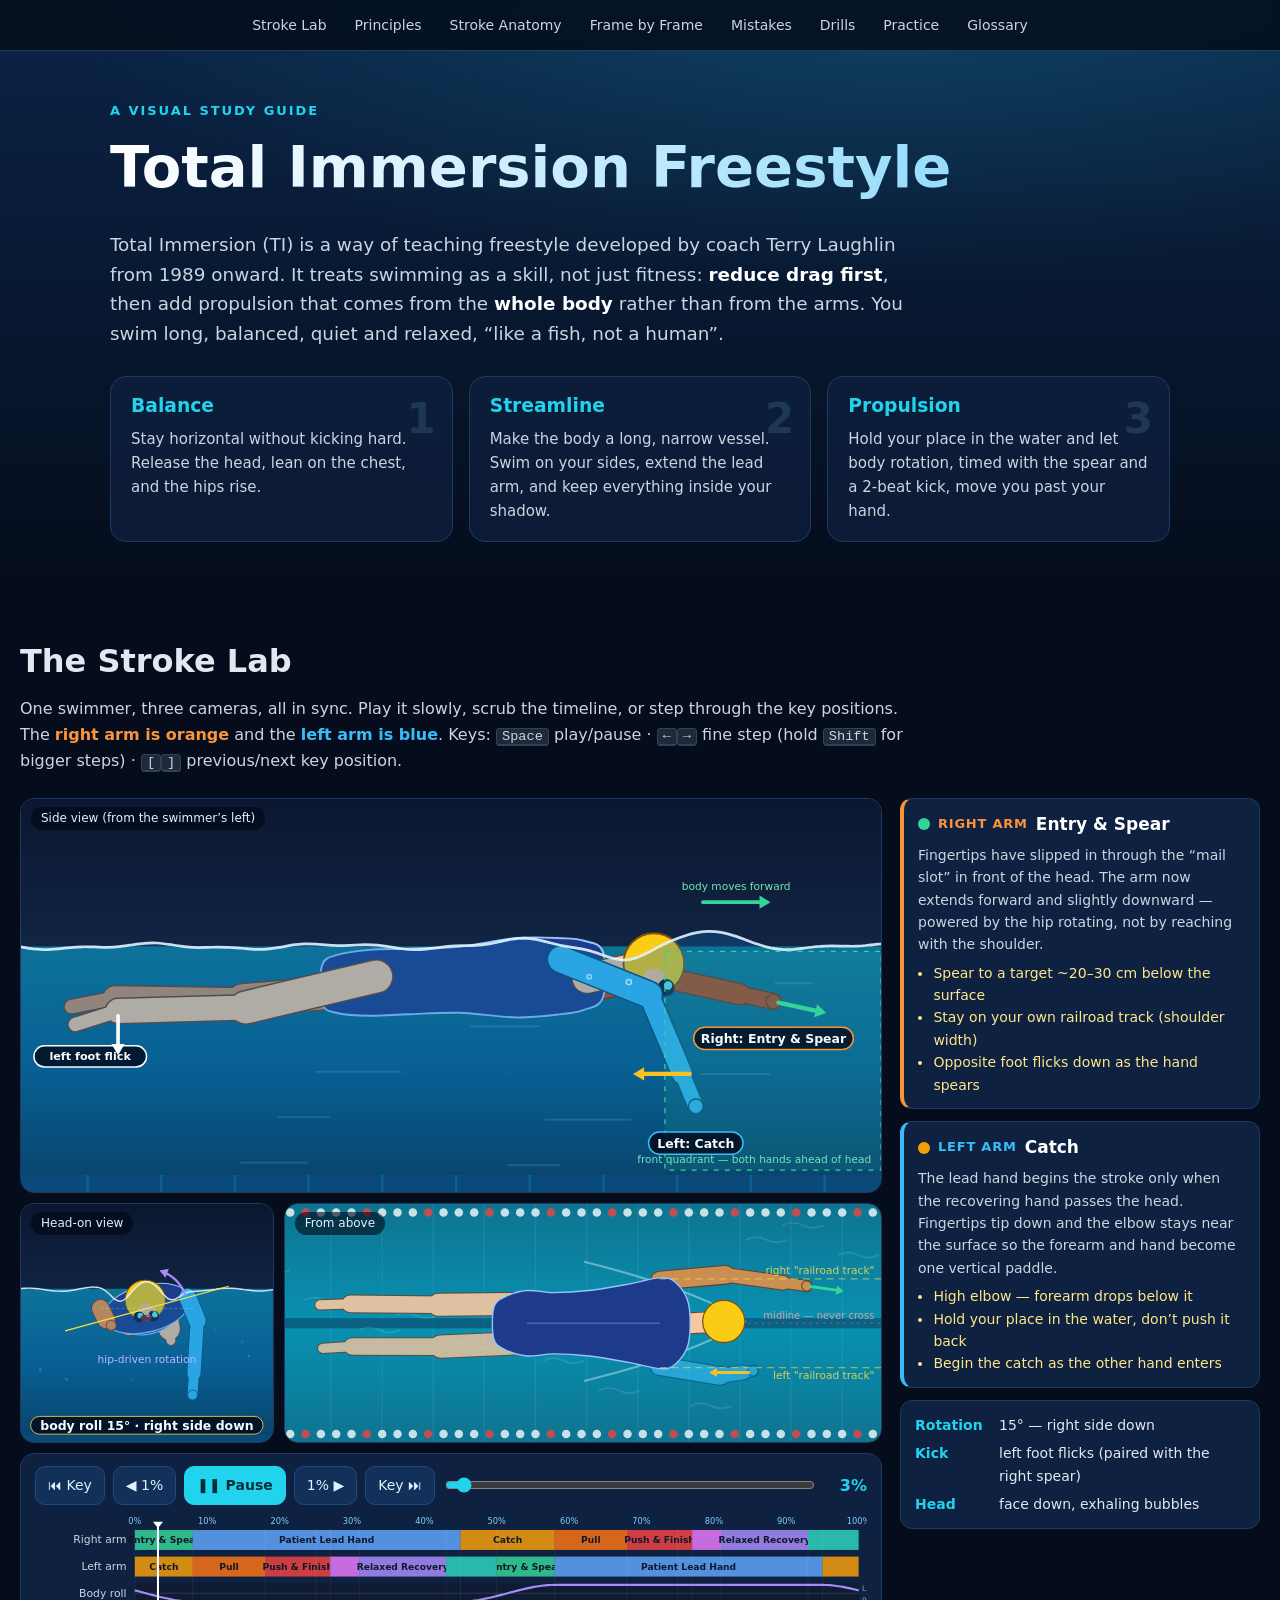
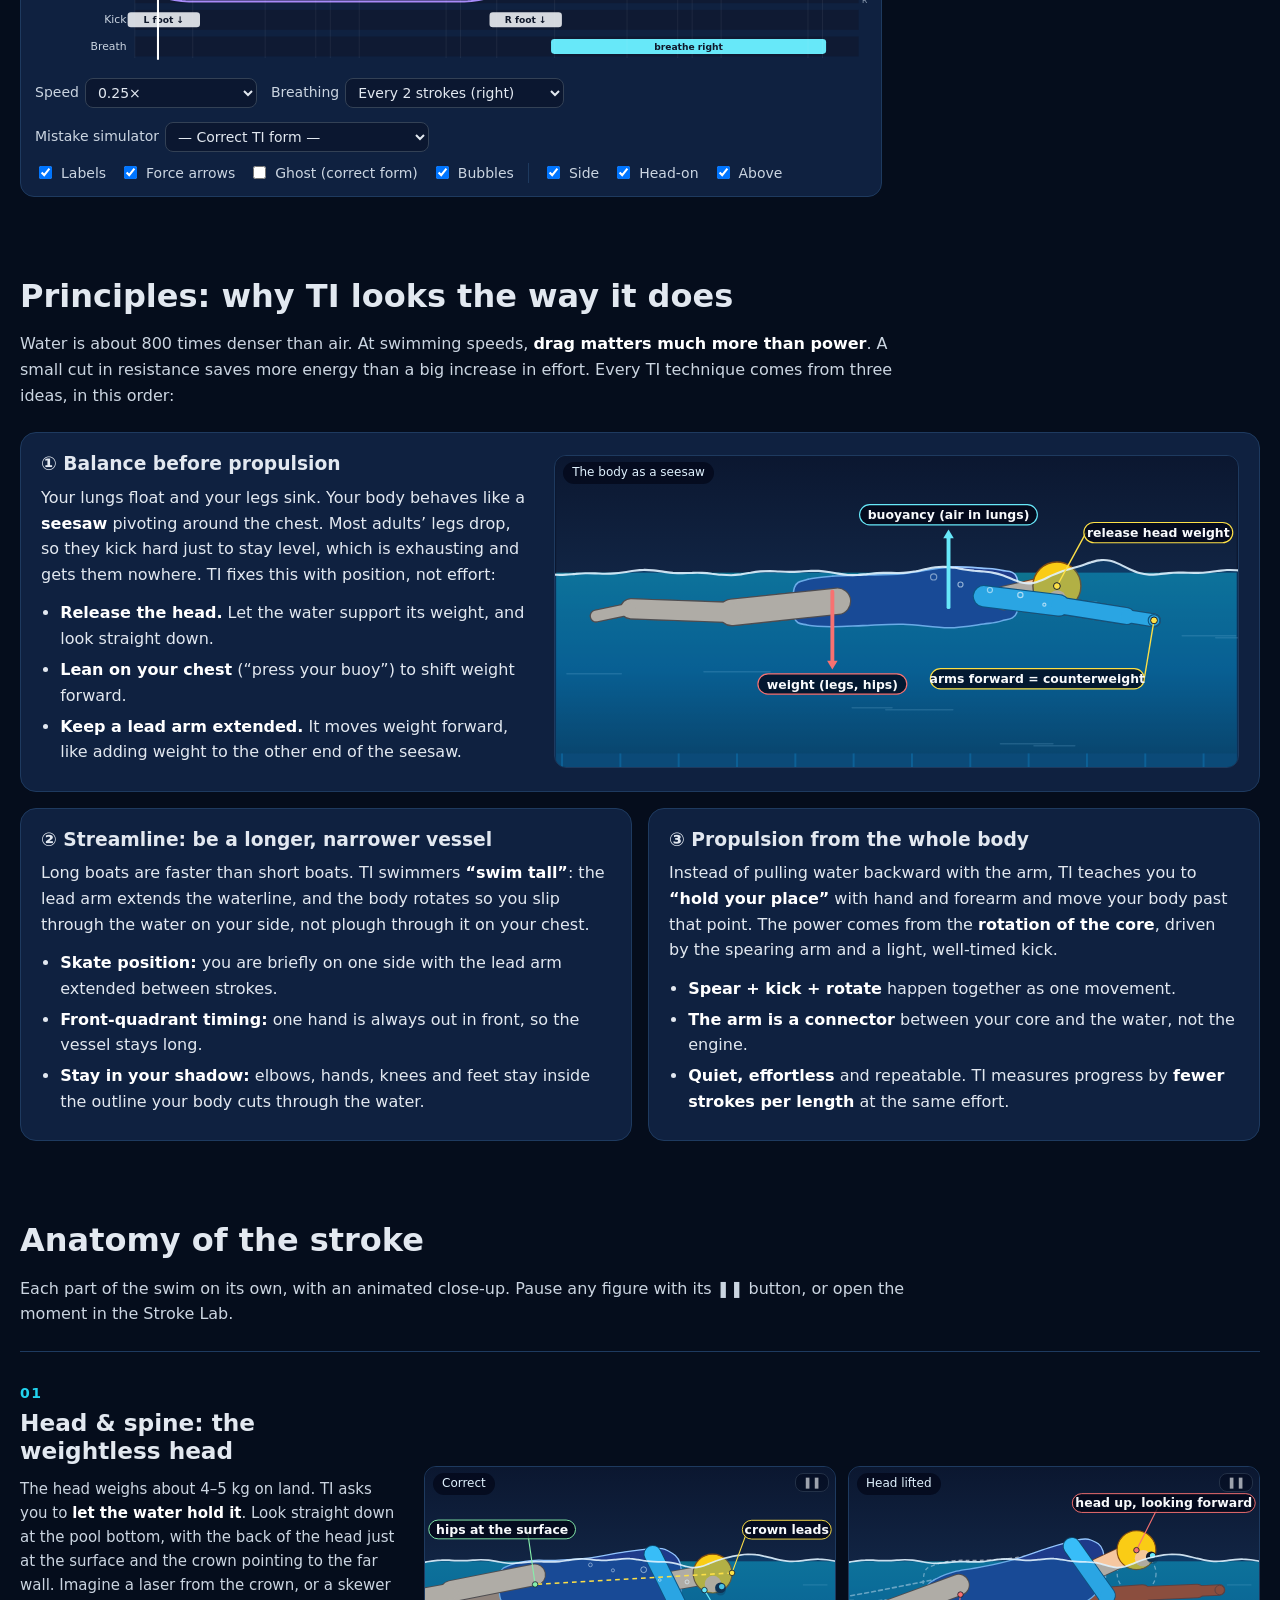
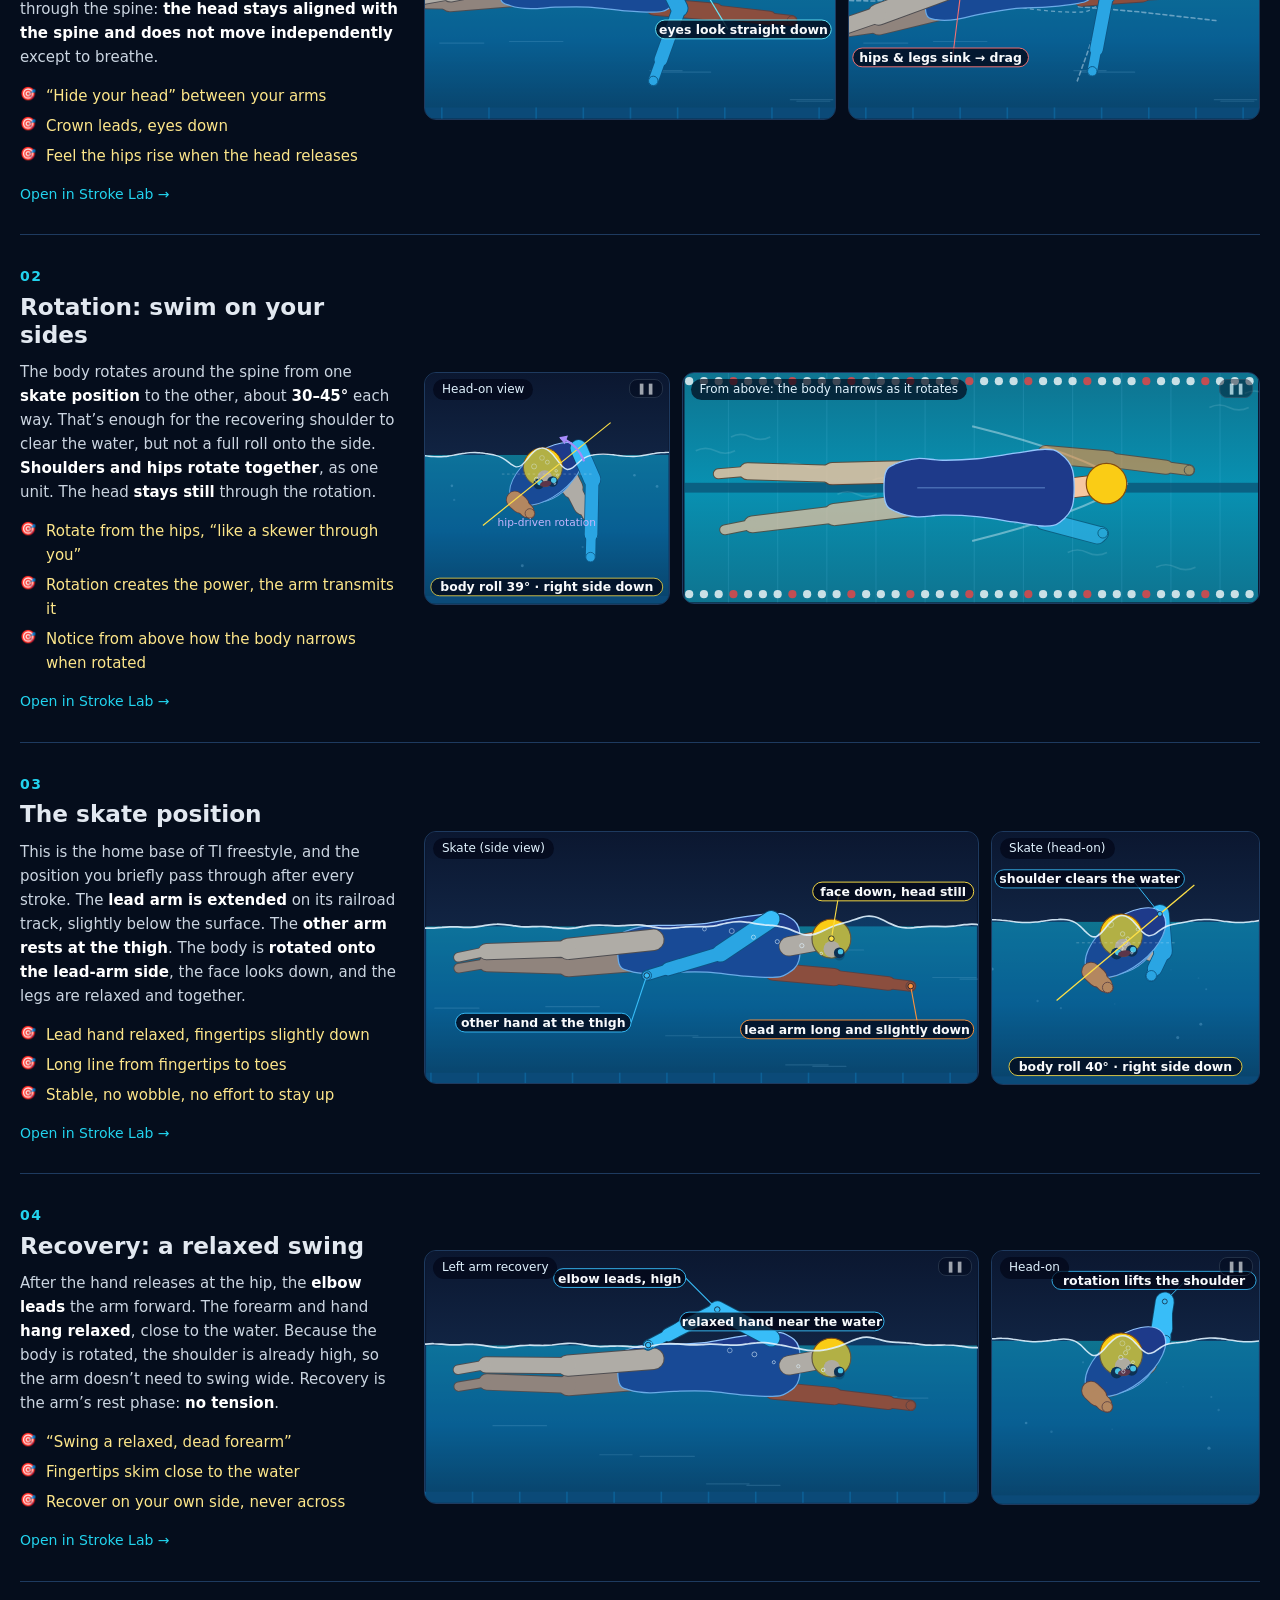
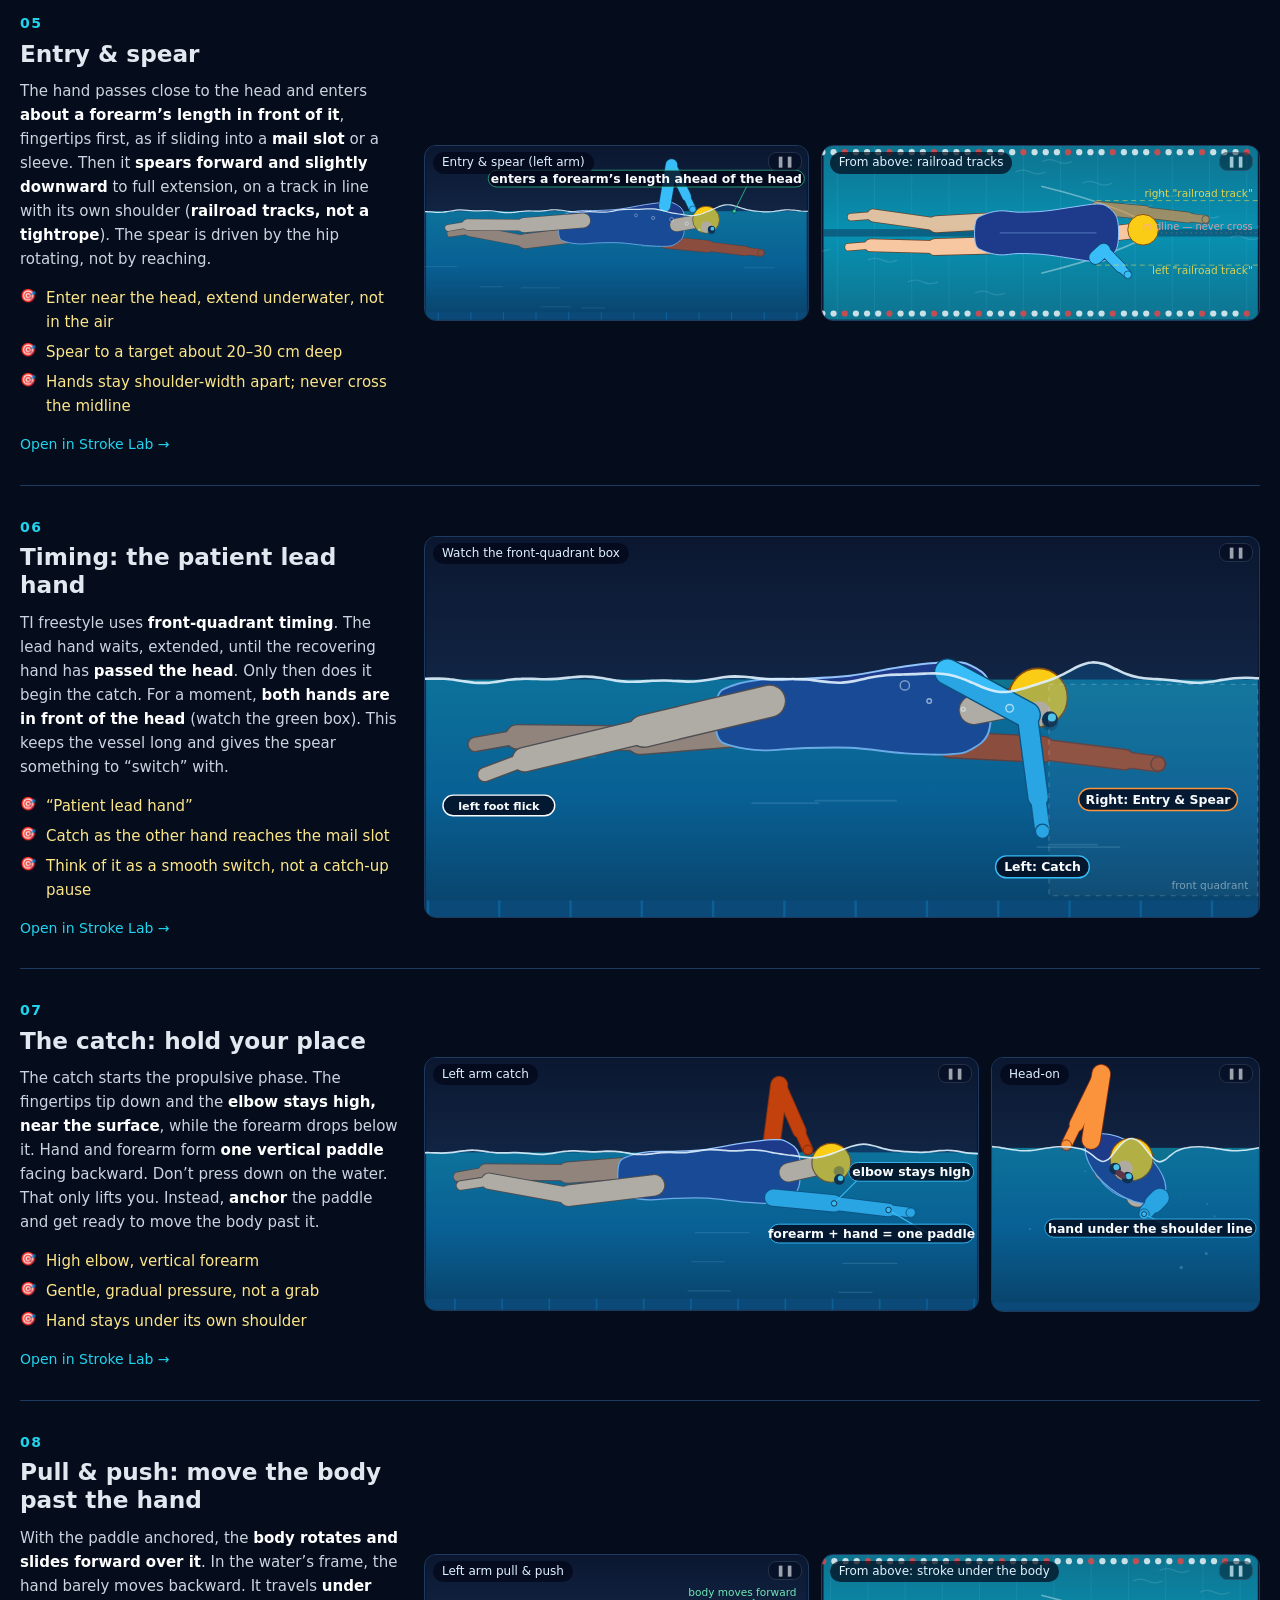
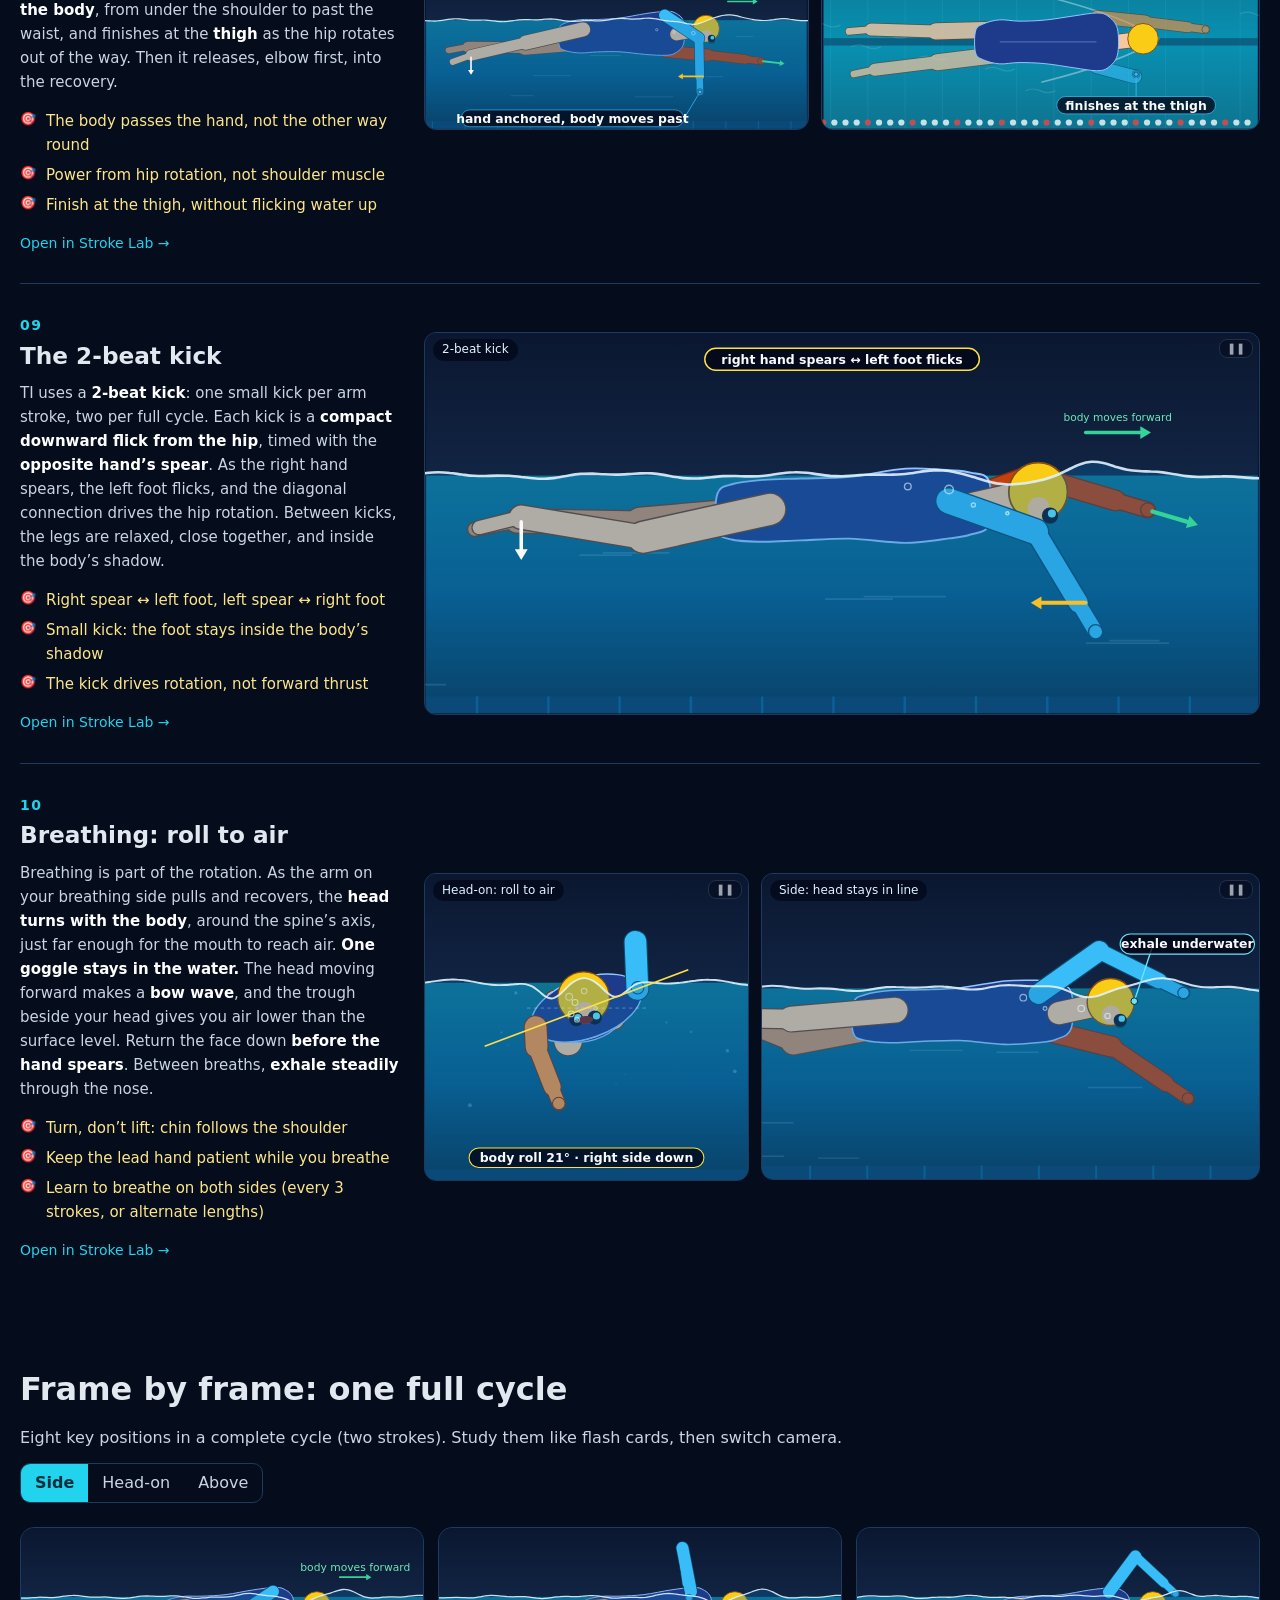
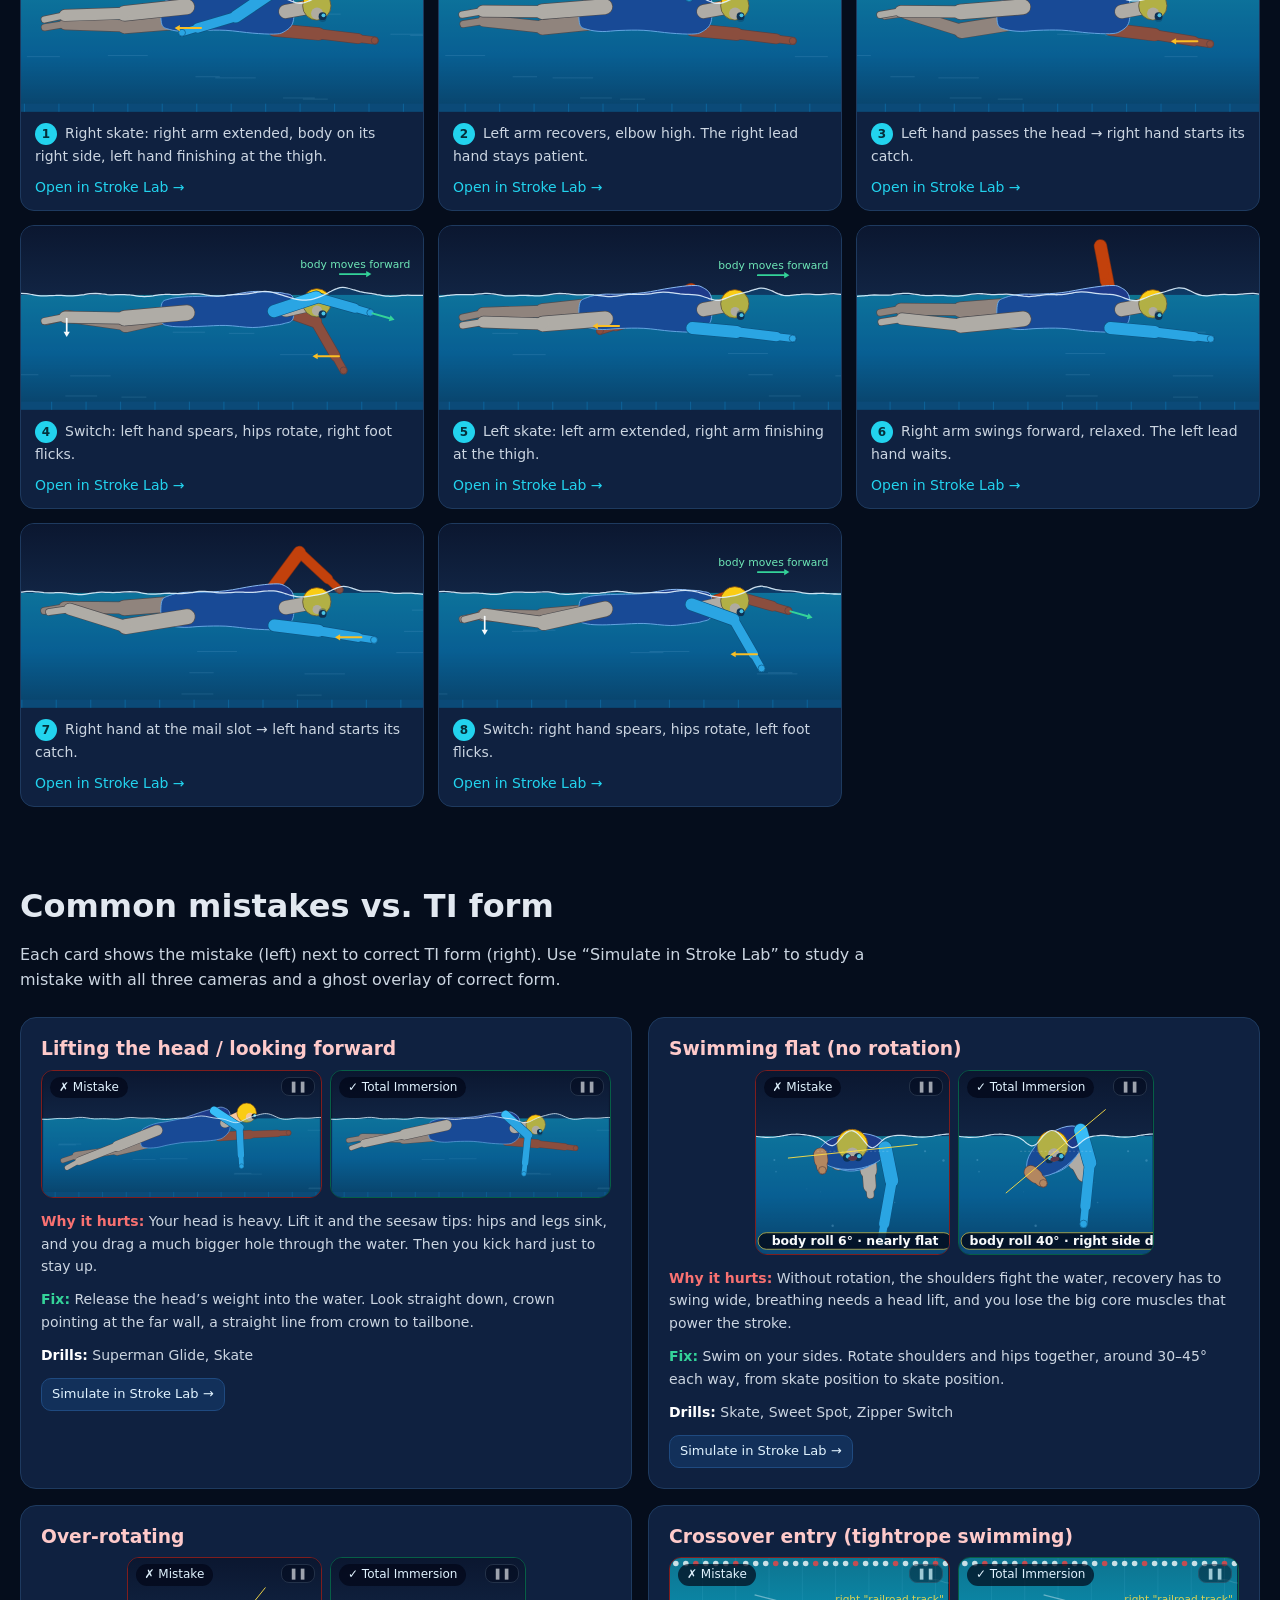
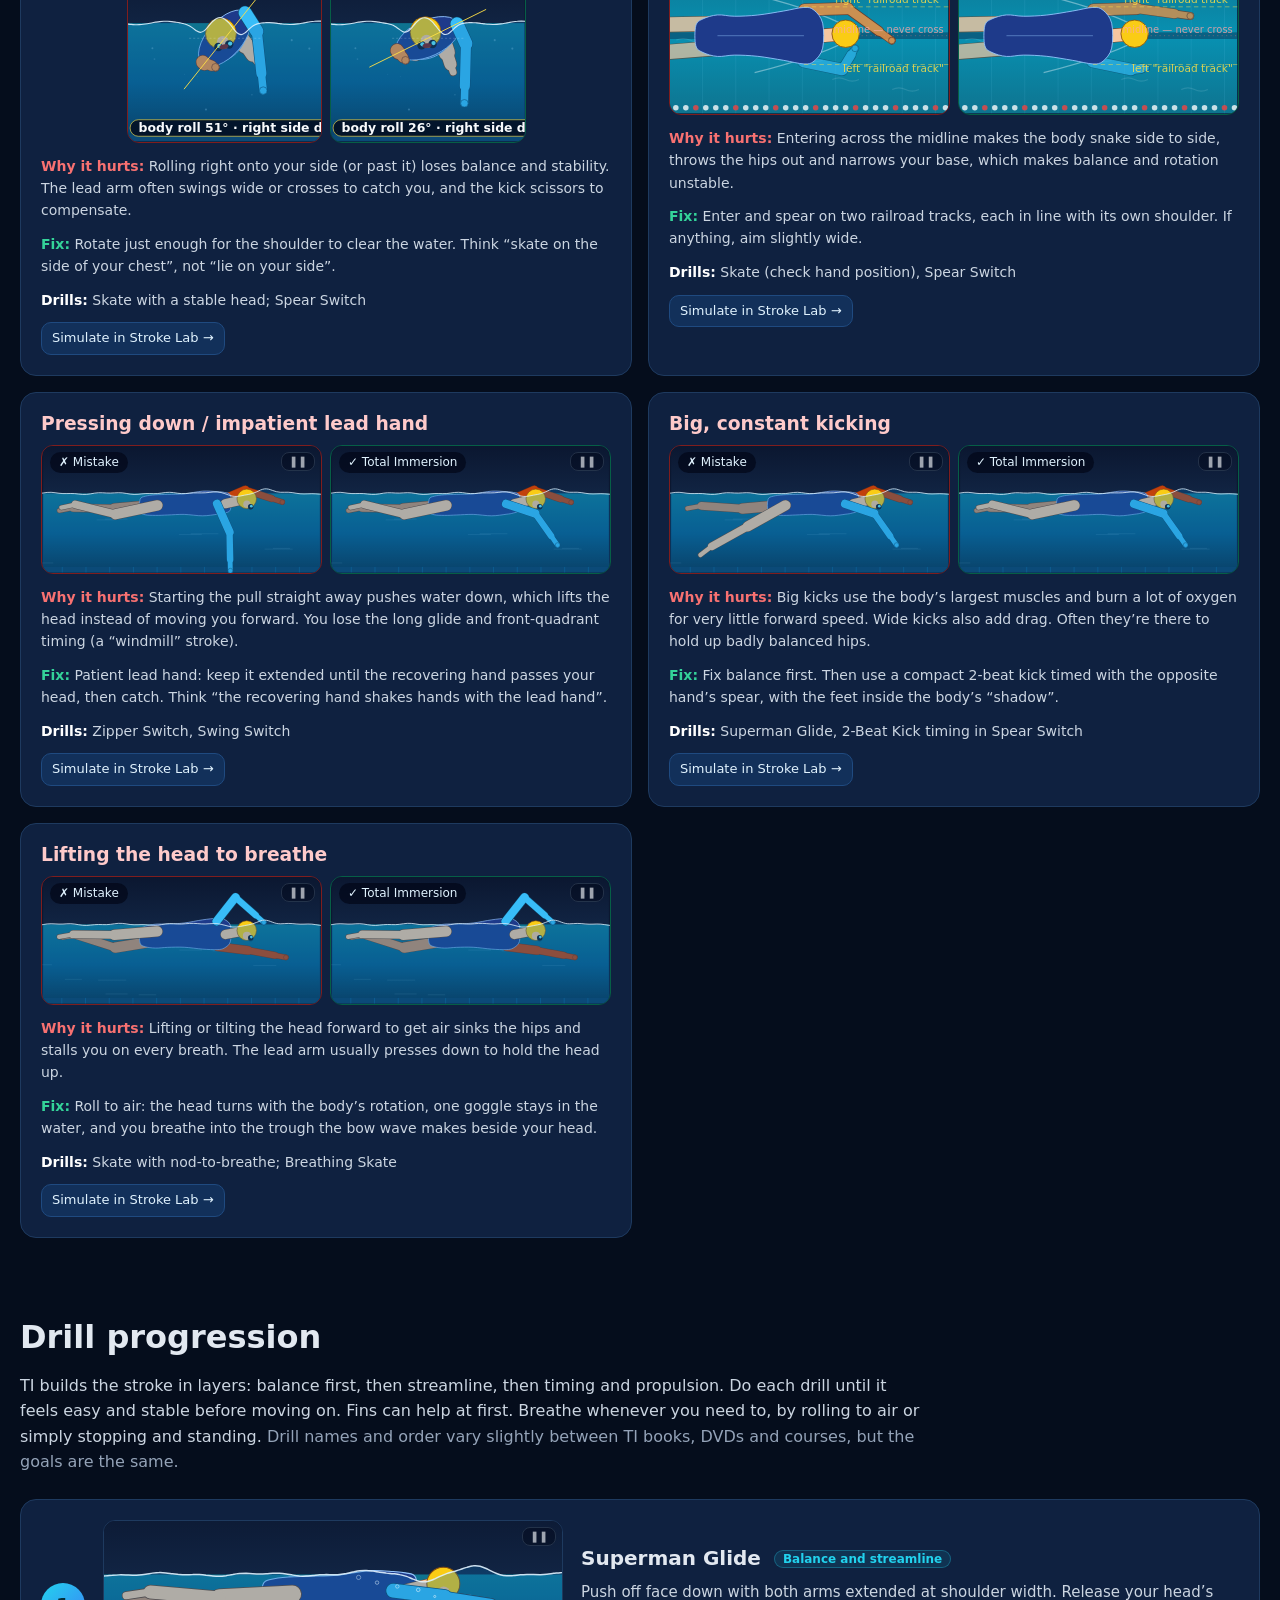
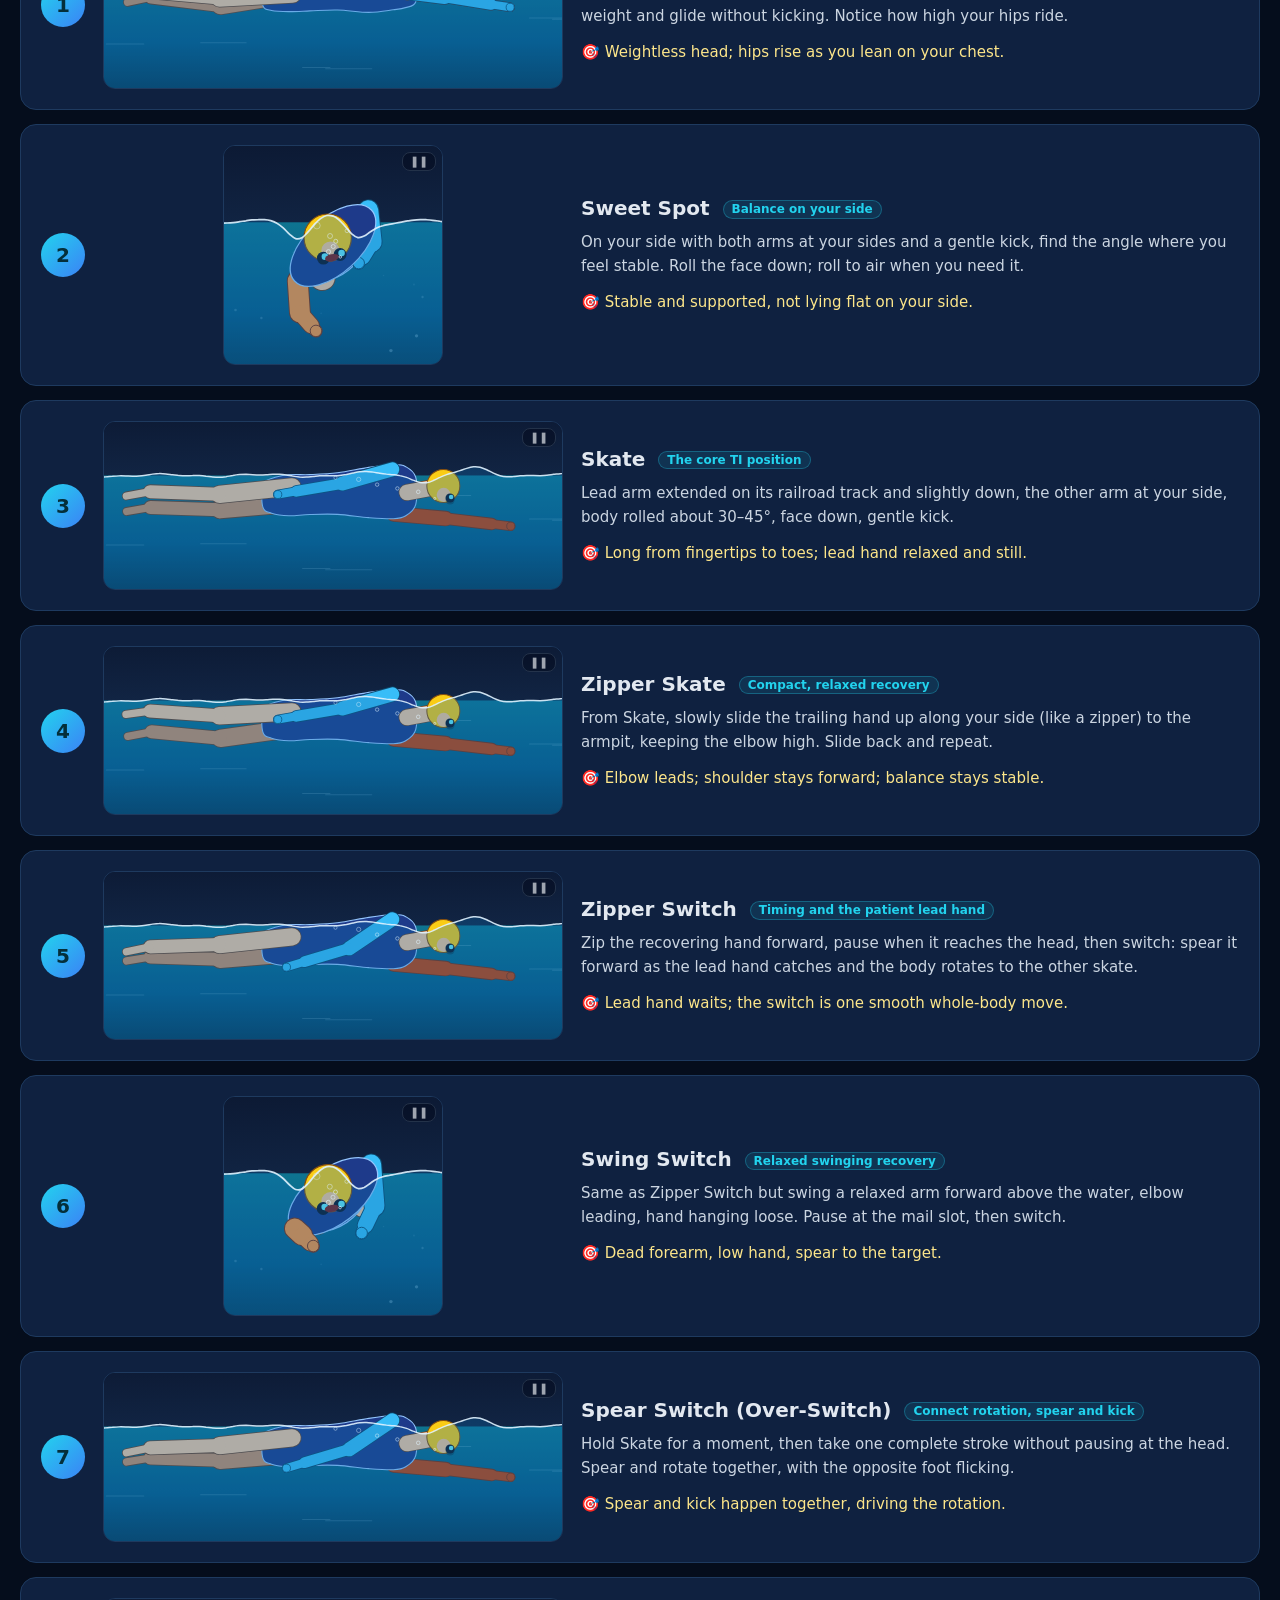
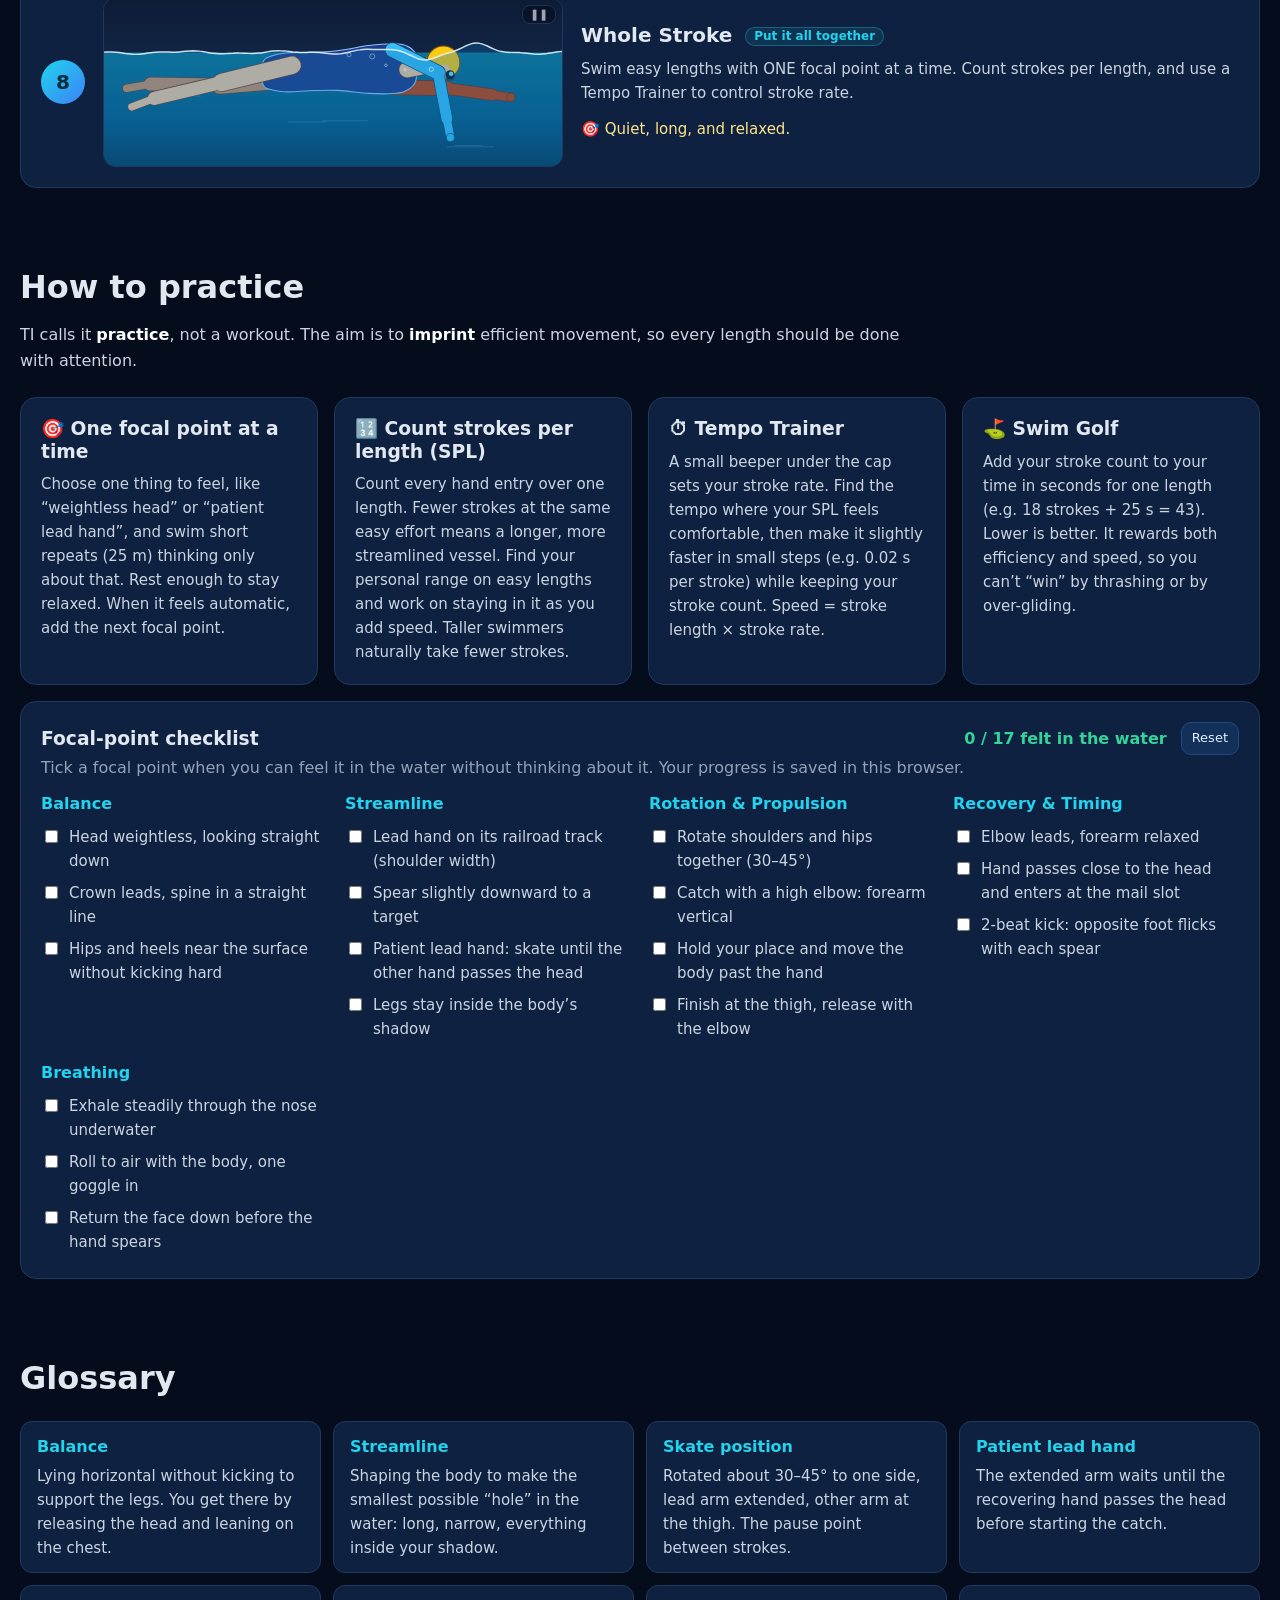
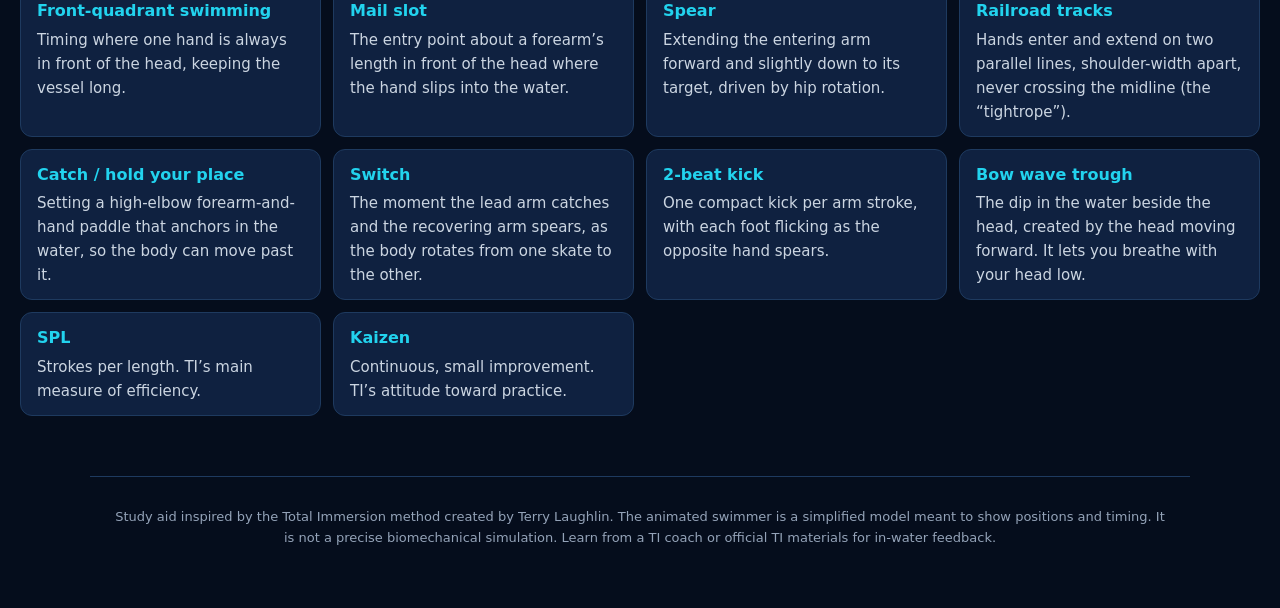
==== index.html @ 8e3fbaa7 "Total Immersion freestyle visual study guide" ====
<!doctype html>
<html lang="en">
<head>
<meta charset="utf-8">
<meta name="viewport" content="width=device-width, initial-scale=1">
<title>Total Immersion Freestyle — A Visual Study Guide</title>
<link rel="stylesheet" href="style.css">
</head>
<body>
<svg width="0" height="0" style="position:absolute" aria-hidden="true">
  <defs>
    <linearGradient id="gSky" x1="0" y1="0" x2="0" y2="1"><stop offset="0" stop-color="#0b1730"/><stop offset="1" stop-color="#1b3a63"/></linearGradient>
    <linearGradient id="gWater" x1="0" y1="0" x2="0" y2="1"><stop offset="0" stop-color="#0e7490"/><stop offset="0.5" stop-color="#075985"/><stop offset="1" stop-color="#082f49"/></linearGradient>
    <linearGradient id="gTop" x1="0" y1="0" x2="0" y2="1"><stop offset="0" stop-color="#0e7490"/><stop offset="0.5" stop-color="#0891b2"/><stop offset="1" stop-color="#0e7490"/></linearGradient>
  </defs>
</svg>

<header class="hero">
  <nav class="topnav">
    <a href="#lab">Stroke Lab</a><a href="#principles">Principles</a><a href="#anatomy">Stroke Anatomy</a><a href="#frames">Frame by Frame</a><a href="#mistakes">Mistakes</a><a href="#drills">Drills</a><a href="#practice">Practice</a><a href="#glossary">Glossary</a>
  </nav>
  <div class="hero-inner">
    <p class="kicker">A visual study guide</p>
    <h1>Total Immersion Freestyle</h1>
    <p class="lede">Total Immersion (TI) is a way of teaching freestyle developed by coach Terry Laughlin from 1989 onward. It treats swimming as a skill, not just fitness: <b>reduce drag first</b>, then add propulsion that comes from the <b>whole body</b> rather than from the arms. You swim long, balanced, quiet and relaxed, “like a fish, not a human”.</p>
    <div class="pillars">
      <div class="pillar"><span>1</span><h3>Balance</h3><p>Stay horizontal without kicking hard. Release the head, lean on the chest, and the hips rise.</p></div>
      <div class="pillar"><span>2</span><h3>Streamline</h3><p>Make the body a long, narrow vessel. Swim on your sides, extend the lead arm, and keep everything inside your shadow.</p></div>
      <div class="pillar"><span>3</span><h3>Propulsion</h3><p>Hold your place in the water and let body rotation, timed with the spear and a 2-beat kick, move you past your hand.</p></div>
    </div>
  </div>
</header>

<main>
<!-- ============ LAB ============ -->
<section id="lab" class="section">
  <div class="sec-head">
    <h2>The Stroke Lab</h2>
    <p>One swimmer, three cameras, all in sync. Play it slowly, scrub the timeline, or step through the key positions. The <span class="c-r">right arm is orange</span> and the <span class="c-l">left arm is blue</span>. Keys: <kbd>Space</kbd> play/pause · <kbd>←</kbd><kbd>→</kbd> fine step (hold <kbd>Shift</kbd> for bigger steps) · <kbd>[</kbd><kbd>]</kbd> previous/next key position.</p>
  </div>

  <div class="lab-grid">
    <div class="lab-views">
      <div class="view" id="lab-side"><div class="view-label">Side view (from the swimmer’s left)</div><svg></svg></div>
      <div class="view-row">
        <div class="view" id="lab-front"><div class="view-label">Head-on view</div><svg></svg></div>
        <div class="view" id="lab-top"><div class="view-label">From above</div><svg></svg></div>
      </div>

      <div class="controls">
        <div class="ctrl-row">
          <button class="btn" id="btn-prev" title="Previous key position ([)">⏮ Key</button>
          <button class="btn" id="btn-back" title="Step back (←)">◀ 1%</button>
          <button class="btn primary" id="btn-play">❚❚ Pause</button>
          <button class="btn" id="btn-fwd" title="Step forward (→)">1% ▶</button>
          <button class="btn" id="btn-next" title="Next key position (])">Key ⏭</button>
          <input type="range" id="scrub" min="0" max="999" value="250" aria-label="Cycle position">
          <span id="tpos" class="tpos">25%</span>
        </div>
        <svg id="timeline" class="timeline"></svg>
        <div class="ctrl-row wrap">
          <label>Speed
            <select id="speed">
              <option value="0.08">0.08× (super slow)</option>
              <option value="0.15">0.15×</option>
              <option value="0.25" selected>0.25×</option>
              <option value="0.5">0.5×</option>
              <option value="1">1× (real time)</option>
            </select>
          </label>
          <label>Breathing
            <select id="breath">
              <option value="0">None</option>
              <option value="2" selected>Every 2 strokes (right)</option>
              <option value="3">Every 3 strokes (bilateral)</option>
            </select>
          </label>
          <label>Mistake simulator
            <select id="mistake">
              <option value="none">— Correct TI form —</option>
              <option value="headUp">Head lifted</option>
              <option value="flat">Flat body (no rotation)</option>
              <option value="over">Over-rotation</option>
              <option value="cross">Crossover entry</option>
              <option value="press">Pressing down / no patient hand</option>
              <option value="bigKick">Big constant kick</option>
              <option value="liftBreath">Lifting head to breathe</option>
            </select>
          </label>
        </div>
        <div class="ctrl-row wrap toggles">
          <label><input type="checkbox" id="opt-labels" checked> Labels</label>
          <label><input type="checkbox" id="opt-vectors" checked> Force arrows</label>
          <label><input type="checkbox" id="opt-ghost"> Ghost (correct form)</label>
          <label><input type="checkbox" id="opt-bubbles" checked> Bubbles</label>
          <span class="sep"></span>
          <label><input type="checkbox" id="view-side" checked> Side</label>
          <label><input type="checkbox" id="view-front" checked> Head-on</label>
          <label><input type="checkbox" id="view-top" checked> Above</label>
        </div>
      </div>
    </div>

    <aside class="info">
      <div id="info-arms"></div>
      <div class="info-body" id="info-body"></div>
      <div id="info-mistake"></div>
    </aside>
  </div>
</section>

<!-- ============ PRINCIPLES ============ -->
<section id="principles" class="section">
  <div class="sec-head">
    <h2>Principles: why TI looks the way it does</h2>
    <p>Water is about 800 times denser than air. At swimming speeds, <b>drag matters much more than power</b>. A small cut in resistance saves more energy than a big increase in effort. Every TI technique comes from three ideas, in this order:</p>
  </div>
  <div class="principles">
    <div class="card span-all">
      <div class="split">
      <div>
      <h3>① Balance before propulsion</h3>
      <p>Your lungs float and your legs sink. Your body behaves like a <b>seesaw</b> pivoting around the chest. Most adults’ legs drop, so they kick hard just to stay level, which is exhausting and gets them nowhere. TI fixes this with position, not effort:</p>
      <ul>
        <li><b>Release the head.</b> Let the water support its weight, and look straight down.</li>
        <li><b>Lean on your chest</b> (“press your buoy”) to shift weight forward.</li>
        <li><b>Keep a lead arm extended.</b> It moves weight forward, like adding weight to the other end of the seesaw.</li>
      </ul>
      </div>
      <div class="fig wide" data-fig="balance"></div>
      </div>
    </div>
    <div class="card">
      <h3>② Streamline: be a longer, narrower vessel</h3>
      <p>Long boats are faster than short boats. TI swimmers <b>“swim tall”</b>: the lead arm extends the waterline, and the body rotates so you slip through the water on your side, not plough through it on your chest.</p>
      <ul>
        <li><b>Skate position:</b> you are briefly on one side with the lead arm extended between strokes.</li>
        <li><b>Front-quadrant timing:</b> one hand is always out in front, so the vessel stays long.</li>
        <li><b>Stay in your shadow:</b> elbows, hands, knees and feet stay inside the outline your body cuts through the water.</li>
      </ul>
    </div>
    <div class="card">
      <h3>③ Propulsion from the whole body</h3>
      <p>Instead of pulling water backward with the arm, TI teaches you to <b>“hold your place”</b> with hand and forearm and move your body past that point. The power comes from the <b>rotation of the core</b>, driven by the spearing arm and a light, well-timed kick.</p>
      <ul>
        <li><b>Spear + kick + rotate</b> happen together as one movement.</li>
        <li><b>The arm is a connector</b> between your core and the water, not the engine.</li>
        <li><b>Quiet, effortless</b> and repeatable. TI measures progress by <b>fewer strokes per length</b> at the same effort.</li>
      </ul>
    </div>
  </div>
</section>

<!-- ============ ANATOMY ============ -->
<section id="anatomy" class="section">
  <div class="sec-head">
    <h2>Anatomy of the stroke</h2>
    <p>Each part of the swim on its own, with an animated close-up. Pause any figure with its ❚❚ button, or open the moment in the Stroke Lab.</p>
  </div>

  <article class="part" id="p-head">
    <div class="part-txt">
      <span class="part-n">01</span><h3>Head &amp; spine: the weightless head</h3>
      <p>The head weighs about 4–5 kg on land. TI asks you to <b>let the water hold it</b>. Look straight down at the pool bottom, with the back of the head just at the surface and the crown pointing to the far wall. Imagine a laser from the crown, or a skewer through the spine: <b>the head stays aligned with the spine and does not move independently</b> except to breathe.</p>
      <ul class="cues"><li>“Hide your head” between your arms</li><li>Crown leads, eyes down</li><li>Feel the hips rise when the head releases</li></ul>
      <button class="link" data-goto="0.25">Open in Stroke Lab →</button>
    </div>
    <div class="part-figs two"><div class="fig" data-fig="head-good"></div><div class="fig" data-fig="head-bad"></div></div>
  </article>

  <article class="part" id="p-rot">
    <div class="part-txt">
      <span class="part-n">02</span><h3>Rotation: swim on your sides</h3>
      <p>The body rotates around the spine from one <b>skate position</b> to the other, about <b>30–45°</b> each way. That’s enough for the recovering shoulder to clear the water, but not a full roll onto the side. <b>Shoulders and hips rotate together</b>, as one unit. The head <b>stays still</b> through the rotation.</p>
      <ul class="cues"><li>Rotate from the hips, “like a skewer through you”</li><li>Rotation creates the power, the arm transmits it</li><li>Notice from above how the body narrows when rotated</li></ul>
      <button class="link" data-goto="0.5">Open in Stroke Lab →</button>
    </div>
    <div class="part-figs two"><div class="fig" data-fig="rotation"></div><div class="fig" data-fig="rotation-top"></div></div>
  </article>

  <article class="part" id="p-skate">
    <div class="part-txt">
      <span class="part-n">03</span><h3>The skate position</h3>
      <p>This is the home base of TI freestyle, and the position you briefly pass through after every stroke. The <b>lead arm is extended</b> on its railroad track, slightly below the surface. The <b>other arm rests at the thigh</b>. The body is <b>rotated onto the lead-arm side</b>, the face looks down, and the legs are relaxed and together.</p>
      <ul class="cues"><li>Lead hand relaxed, fingertips slightly down</li><li>Long line from fingertips to toes</li><li>Stable, no wobble, no effort to stay up</li></ul>
      <button class="link" data-goto="0.25">Open in Stroke Lab →</button>
    </div>
    <div class="part-figs two"><div class="fig" data-fig="skate-side"></div><div class="fig" data-fig="skate-front"></div></div>
  </article>

  <article class="part" id="p-rec">
    <div class="part-txt">
      <span class="part-n">04</span><h3>Recovery: a relaxed swing</h3>
      <p>After the hand releases at the hip, the <b>elbow leads</b> the arm forward. The forearm and hand <b>hang relaxed</b>, close to the water. Because the body is rotated, the shoulder is already high, so the arm doesn’t need to swing wide. Recovery is the arm’s rest phase: <b>no tension</b>.</p>
      <ul class="cues"><li>“Swing a relaxed, dead forearm”</li><li>Fingertips skim close to the water</li><li>Recover on your own side, never across</li></ul>
      <button class="link" data-goto="0.36">Open in Stroke Lab →</button>
    </div>
    <div class="part-figs two"><div class="fig" data-fig="recovery-side"></div><div class="fig" data-fig="recovery-front"></div></div>
  </article>

  <article class="part" id="p-spear">
    <div class="part-txt">
      <span class="part-n">05</span><h3>Entry &amp; spear</h3>
      <p>The hand passes close to the head and enters <b>about a forearm’s length in front of it</b>, fingertips first, as if sliding into a <b>mail slot</b> or a sleeve. Then it <b>spears forward and slightly downward</b> to full extension, on a track in line with its own shoulder (<b>railroad tracks, not a tightrope</b>). The spear is driven by the hip rotating, not by reaching.</p>
      <ul class="cues"><li>Enter near the head, extend underwater, not in the air</li><li>Spear to a target about 20–30 cm deep</li><li>Hands stay shoulder-width apart; never cross the midline</li></ul>
      <button class="link" data-goto="0.5">Open in Stroke Lab →</button>
    </div>
    <div class="part-figs two"><div class="fig" data-fig="spear-side"></div><div class="fig" data-fig="spear-top"></div></div>
  </article>

  <article class="part" id="p-fq">
    <div class="part-txt">
      <span class="part-n">06</span><h3>Timing: the patient lead hand</h3>
      <p>TI freestyle uses <b>front-quadrant timing</b>. The lead hand waits, extended, until the recovering hand has <b>passed the head</b>. Only then does it begin the catch. For a moment, <b>both hands are in front of the head</b> (watch the green box). This keeps the vessel long and gives the spear something to “switch” with.</p>
      <ul class="cues"><li>“Patient lead hand”</li><li>Catch as the other hand reaches the mail slot</li><li>Think of it as a smooth switch, not a catch-up pause</li></ul>
      <button class="link" data-goto="0.46">Open in Stroke Lab →</button>
    </div>
    <div class="part-figs one"><div class="fig" data-fig="fq-side"></div></div>
  </article>

  <article class="part" id="p-catch">
    <div class="part-txt">
      <span class="part-n">07</span><h3>The catch: hold your place</h3>
      <p>The catch starts the propulsive phase. The fingertips tip down and the <b>elbow stays high, near the surface</b>, while the forearm drops below it. Hand and forearm form <b>one vertical paddle</b> facing backward. Don’t press down on the water. That only lifts you. Instead, <b>anchor</b> the paddle and get ready to move the body past it.</p>
      <ul class="cues"><li>High elbow, vertical forearm</li><li>Gentle, gradual pressure, not a grab</li><li>Hand stays under its own shoulder</li></ul>
      <button class="link" data-goto="0.0">Open in Stroke Lab →</button>
    </div>
    <div class="part-figs two"><div class="fig" data-fig="catch-side"></div><div class="fig" data-fig="catch-front"></div></div>
  </article>

  <article class="part" id="p-pull">
    <div class="part-txt">
      <span class="part-n">08</span><h3>Pull &amp; push: move the body past the hand</h3>
      <p>With the paddle anchored, the <b>body rotates and slides forward over it</b>. In the water’s frame, the hand barely moves backward. It travels <b>under the body</b>, from under the shoulder to past the waist, and finishes at the <b>thigh</b> as the hip rotates out of the way. Then it releases, elbow first, into the recovery.</p>
      <ul class="cues"><li>The body passes the hand, not the other way round</li><li>Power from hip rotation, not shoulder muscle</li><li>Finish at the thigh, without flicking water up</li></ul>
      <button class="link" data-goto="0.1">Open in Stroke Lab →</button>
    </div>
    <div class="part-figs two"><div class="fig" data-fig="pull-side"></div><div class="fig" data-fig="pull-top"></div></div>
  </article>

  <article class="part" id="p-kick">
    <div class="part-txt">
      <span class="part-n">09</span><h3>The 2-beat kick</h3>
      <p>TI uses a <b>2-beat kick</b>: one small kick per arm stroke, two per full cycle. Each kick is a <b>compact downward flick from the hip</b>, timed with the <b>opposite hand’s spear</b>. As the right hand spears, the left foot flicks, and the diagonal connection drives the hip rotation. Between kicks, the legs are relaxed, close together, and inside the body’s shadow.</p>
      <ul class="cues"><li>Right spear ↔ left foot, left spear ↔ right foot</li><li>Small kick: the foot stays inside the body’s shadow</li><li>The kick drives rotation, not forward thrust</li></ul>
      <button class="link" data-goto="0.02">Open in Stroke Lab →</button>
    </div>
    <div class="part-figs one"><div class="fig" data-fig="kick-side"></div></div>
  </article>

  <article class="part" id="p-breath">
    <div class="part-txt">
      <span class="part-n">10</span><h3>Breathing: roll to air</h3>
      <p>Breathing is part of the rotation. As the arm on your breathing side pulls and recovers, the <b>head turns with the body</b>, around the spine’s axis, just far enough for the mouth to reach air. <b>One goggle stays in the water.</b> The head moving forward makes a <b>bow wave</b>, and the trough beside your head gives you air lower than the surface level. Return the face down <b>before the hand spears</b>. Between breaths, <b>exhale steadily</b> through the nose.</p>
      <ul class="cues"><li>Turn, don’t lift: chin follows the shoulder</li><li>Keep the lead hand patient while you breathe</li><li>Learn to breathe on both sides (every 3 strokes, or alternate lengths)</li></ul>
      <button class="link" data-goto="0.75">Open in Stroke Lab →</button>
    </div>
    <div class="part-figs two"><div class="fig" data-fig="breath-front"></div><div class="fig" data-fig="breath-side"></div></div>
  </article>
</section>

<!-- ============ FRAMES ============ -->
<section id="frames" class="section">
  <div class="sec-head">
    <h2>Frame by frame: one full cycle</h2>
    <p>Eight key positions in a complete cycle (two strokes). Study them like flash cards, then switch camera.</p>
    <div class="seg">
      <button class="on" data-filmview="side">Side</button><button data-filmview="front">Head-on</button><button data-filmview="top">Above</button>
    </div>
  </div>
  <div id="film" class="film"></div>
</section>

<!-- ============ MISTAKES ============ -->
<section id="mistakes" class="section">
  <div class="sec-head">
    <h2>Common mistakes vs. TI form</h2>
    <p>Each card shows the mistake (left) next to correct TI form (right). Use “Simulate in Stroke Lab” to study a mistake with all three cameras and a ghost overlay of correct form.</p>
  </div>
  <div id="mistakes-grid" class="mistakes-grid"></div>
</section>

<!-- ============ DRILLS ============ -->
<section id="drills" class="section">
  <div class="sec-head">
    <h2>Drill progression</h2>
    <p>TI builds the stroke in layers: balance first, then streamline, then timing and propulsion. Do each drill until it feels easy and stable before moving on. Fins can help at first. Breathe whenever you need to, by rolling to air or simply stopping and standing. <span class="muted">Drill names and order vary slightly between TI books, DVDs and courses, but the goals are the same.</span></p>
  </div>
  <ol id="drills-list" class="drills"></ol>
</section>

<!-- ============ PRACTICE ============ -->
<section id="practice" class="section">
  <div class="sec-head">
    <h2>How to practice</h2>
    <p>TI calls it <b>practice</b>, not a workout. The aim is to <b>imprint</b> efficient movement, so every length should be done with attention.</p>
  </div>
  <div class="practice-grid">
    <div class="card">
      <h3>🎯 One focal point at a time</h3>
      <p>Choose one thing to feel, like “weightless head” or “patient lead hand”, and swim short repeats (25 m) thinking only about that. Rest enough to stay relaxed. When it feels automatic, add the next focal point.</p>
    </div>
    <div class="card">
      <h3>🔢 Count strokes per length (SPL)</h3>
      <p>Count every hand entry over one length. Fewer strokes at the same easy effort means a longer, more streamlined vessel. Find your personal range on easy lengths and work on staying in it as you add speed. Taller swimmers naturally take fewer strokes.</p>
    </div>
    <div class="card">
      <h3>⏱ Tempo Trainer</h3>
      <p>A small beeper under the cap sets your stroke rate. Find the tempo where your SPL feels comfortable, then make it slightly faster in small steps (e.g. 0.02 s per stroke) while keeping your stroke count. Speed = stroke length × stroke rate.</p>
    </div>
    <div class="card">
      <h3>⛳ Swim Golf</h3>
      <p>Add your stroke count to your time in seconds for one length (e.g. 18 strokes + 25 s = 43). Lower is better. It rewards both efficiency and speed, so you can’t “win” by thrashing or by over-gliding.</p>
    </div>
  </div>

  <div class="card checklist-card">
    <div class="ck-head"><h3>Focal-point checklist</h3><span id="ck-count"></span><button class="btn small" id="ck-reset">Reset</button></div>
    <p class="muted">Tick a focal point when you can feel it in the water without thinking about it. Your progress is saved in this browser.</p>
    <div id="checklist" class="checklist"></div>
  </div>
</section>

<!-- ============ GLOSSARY ============ -->
<section id="glossary" class="section">
  <div class="sec-head"><h2>Glossary</h2></div>
  <dl class="glossary">
    <div><dt>Balance</dt><dd>Lying horizontal without kicking to support the legs. You get there by releasing the head and leaning on the chest.</dd></div>
    <div><dt>Streamline</dt><dd>Shaping the body to make the smallest possible “hole” in the water: long, narrow, everything inside your shadow.</dd></div>
    <div><dt>Skate position</dt><dd>Rotated about 30–45° to one side, lead arm extended, other arm at the thigh. The pause point between strokes.</dd></div>
    <div><dt>Patient lead hand</dt><dd>The extended arm waits until the recovering hand passes the head before starting the catch.</dd></div>
    <div><dt>Front-quadrant swimming</dt><dd>Timing where one hand is always in front of the head, keeping the vessel long.</dd></div>
    <div><dt>Mail slot</dt><dd>The entry point about a forearm’s length in front of the head where the hand slips into the water.</dd></div>
    <div><dt>Spear</dt><dd>Extending the entering arm forward and slightly down to its target, driven by hip rotation.</dd></div>
    <div><dt>Railroad tracks</dt><dd>Hands enter and extend on two parallel lines, shoulder-width apart, never crossing the midline (the “tightrope”).</dd></div>
    <div><dt>Catch / hold your place</dt><dd>Setting a high-elbow forearm-and-hand paddle that anchors in the water, so the body can move past it.</dd></div>
    <div><dt>Switch</dt><dd>The moment the lead arm catches and the recovering arm spears, as the body rotates from one skate to the other.</dd></div>
    <div><dt>2-beat kick</dt><dd>One compact kick per arm stroke, with each foot flicking as the opposite hand spears.</dd></div>
    <div><dt>Bow wave trough</dt><dd>The dip in the water beside the head, created by the head moving forward. It lets you breathe with your head low.</dd></div>
    <div><dt>SPL</dt><dd>Strokes per length. TI’s main measure of efficiency.</dd></div>
    <div><dt>Kaizen</dt><dd>Continuous, small improvement. TI’s attitude toward practice.</dd></div>
  </dl>
</section>
</main>

<footer>
  <p>Study aid inspired by the Total Immersion method created by Terry Laughlin. The animated swimmer is a simplified model meant to show positions and timing. It is not a precise biomechanical simulation. Learn from a TI coach or official TI materials for in-water feedback.</p>
</footer>

<script src="js/model.js"></script>
<script src="js/render.js"></script>
<script src="js/app.js"></script>
</body>
</html>
---- style.css ----
:root {
  --bg: #050d1c;
  --bg2: #0a1830;
  --card: #0f2140;
  --line: #1e3a5f;
  --text: #e2e8f0;
  --muted: #94a3b8;
  --accent: #22d3ee;
  --r: #fb923c;
  --l: #38bdf8;
  --good: #34d399;
  --bad: #f87171;
}
* { box-sizing: border-box; }
html { scroll-behavior: smooth; }
body {
  margin: 0; background: var(--bg); color: var(--text);
  font: 16px/1.6 system-ui, -apple-system, "Segoe UI", Roboto, sans-serif;
}
h1, h2, h3, h4 { line-height: 1.2; margin: 0 0 .5em; }
p { margin: 0 0 .8em; }
b { color: #fff; }
kbd { background: #1e293b; border: 1px solid #334155; border-bottom-width: 2px; border-radius: 4px; padding: 0 5px; font-size: .85em; }
.muted { color: var(--muted); }
.c-r { color: var(--r); font-weight: 700; }
.c-l { color: var(--l); font-weight: 700; }

/* ---------- hero ---------- */
.hero {
  background:
    radial-gradient(1200px 400px at 70% 0%, rgba(34, 211, 238, .18), transparent 70%),
    linear-gradient(180deg, #0b2447 0%, var(--bg) 100%);
  padding-bottom: 40px;
}
.topnav {
  position: sticky; top: 0; z-index: 20; display: flex; gap: 4px; flex-wrap: wrap; justify-content: center;
  padding: 10px; background: rgba(5, 13, 28, .85); backdrop-filter: blur(8px); border-bottom: 1px solid var(--line);
}
.topnav a { color: #cbd5e1; text-decoration: none; padding: 4px 12px; border-radius: 999px; font-size: 14px; }
.topnav a:hover { background: #12305a; color: #fff; }
.hero-inner { max-width: 1100px; margin: 0 auto; padding: 50px 20px 0; }
.kicker { color: var(--accent); text-transform: uppercase; letter-spacing: .15em; font-size: 13px; font-weight: 700; }
h1 { font-size: clamp(2.2rem, 5vw, 3.6rem); background: linear-gradient(90deg, #fff, #7dd3fc); -webkit-background-clip: text; background-clip: text; color: transparent; }
.lede { font-size: 1.15rem; max-width: 820px; color: #cbd5e1; }
.pillars { display: grid; grid-template-columns: repeat(auto-fit, minmax(240px, 1fr)); gap: 16px; margin-top: 28px; }
.pillar { background: rgba(15, 33, 64, .7); border: 1px solid var(--line); border-radius: 16px; padding: 18px 20px; position: relative; }
.pillar span { position: absolute; right: 16px; top: 8px; font-size: 42px; font-weight: 800; color: rgba(125, 211, 252, .15); }
.pillar h3 { color: var(--accent); }
.pillar p { color: #cbd5e1; margin: 0; font-size: 15px; }

/* ---------- sections ---------- */
.section { max-width: 1400px; margin: 0 auto; padding: 60px 20px 20px; scroll-margin-top: 50px; }
.sec-head { max-width: 900px; margin-bottom: 24px; }
.sec-head h2 { font-size: 2rem; }
.sec-head p { color: #cbd5e1; }
.card { background: var(--card); border: 1px solid var(--line); border-radius: 16px; padding: 20px; }
.card ul { padding-left: 1.2em; margin: 0; }
.card li { margin-bottom: .35em; }

/* ---------- lab ---------- */
.lab-grid { display: grid; grid-template-columns: minmax(0, 1fr) 360px; gap: 18px; align-items: start; }
@media (max-width: 1100px) { .lab-grid { grid-template-columns: 1fr; } }
.lab-views { display: flex; flex-direction: column; gap: 10px; min-width: 0; }
.view { position: relative; border-radius: 14px; overflow: hidden; border: 1px solid var(--line); background: #0b1730; }
.view svg { display: block; width: 100%; height: auto; }
#lab-side svg { aspect-ratio: 700 / 320; }
#lab-front svg { aspect-ratio: 380 / 360; }
#lab-top svg { aspect-ratio: 700 / 280; }
.view-row { display: flex; gap: 10px; }
#lab-front { flex: 380 1 0; min-width: 0; max-width: 560px; }
#lab-top { flex: 900 1 0; min-width: 0; }
#lab-top[hidden], #lab-front[hidden], #lab-side[hidden] { display: none; }
@media (max-width: 700px) {
  .view-row { flex-direction: column; }
  #lab-front, #lab-top { flex: none; }
  .ctrl-row { flex-wrap: wrap; }
  #scrub { flex-basis: 100%; order: 10; }
  .tpos { order: 9; }
  .mistake .pair { max-width: none !important; }
  .fig-label { font-size: 10px; }
}
.view-label { position: absolute; left: 10px; top: 8px; font-size: 12px; color: #e0f2fe; background: rgba(2, 6, 23, .6); padding: 2px 10px; border-radius: 999px; pointer-events: none; z-index: 2; }

.controls { background: var(--card); border: 1px solid var(--line); border-radius: 14px; padding: 12px 14px; display: flex; flex-direction: column; gap: 10px; }
.ctrl-row { display: flex; gap: 8px; align-items: center; }
.ctrl-row.wrap { flex-wrap: wrap; gap: 14px; }
.ctrl-row label { font-size: 14px; color: #cbd5e1; display: flex; align-items: center; gap: 6px; }
.toggles label { cursor: pointer; }
.sep { width: 1px; height: 20px; background: var(--line); }
#scrub { flex: 1; accent-color: var(--accent); min-width: 80px; }
.tpos { width: 42px; text-align: right; font-variant-numeric: tabular-nums; color: var(--accent); font-weight: 700; }
select { background: #0b1730; color: var(--text); border: 1px solid #334155; border-radius: 8px; padding: 5px 8px; font: inherit; font-size: 14px; }
.btn { background: #12305a; color: #e0f2fe; border: 1px solid #1f4a80; border-radius: 10px; padding: 7px 12px; font: inherit; font-size: 14px; cursor: pointer; white-space: nowrap; }
.btn:hover { background: #1a4176; }
.btn.primary { background: var(--accent); color: #042f3a; border-color: var(--accent); font-weight: 700; min-width: 92px; }
.btn.small { padding: 5px 10px; font-size: 13px; }
.link { background: none; border: none; color: var(--accent); font: inherit; font-size: 14px; cursor: pointer; padding: 0; }
.link:hover { text-decoration: underline; }
.timeline { width: 100%; height: auto; display: block; cursor: ew-resize; user-select: none; touch-action: none; }

.info { position: sticky; top: 60px; display: flex; flex-direction: column; gap: 12px; }
@media (max-width: 1100px) { .info { position: static; } }
.arm-card { background: var(--card); border: 1px solid var(--line); border-left: 4px solid var(--c); border-radius: 12px; padding: 12px 14px; margin-bottom: 12px; }
.arm-card:last-child { margin-bottom: 0; }
.arm-head { display: flex; align-items: center; gap: 8px; margin-bottom: 6px; flex-wrap: wrap; }
.arm-nm { font-weight: 800; font-size: 13px; text-transform: uppercase; letter-spacing: .06em; }
.arm-ph { font-weight: 700; font-size: 17px; color: #fff; }
.dot { width: 12px; height: 12px; border-radius: 50%; display: inline-block; }
.arm-card p { font-size: 14px; color: #cbd5e1; margin-bottom: 6px; }
.arm-card ul { margin: 0; padding-left: 1.1em; font-size: 14px; }
.arm-card li { color: #fde68a; }
.info-body { background: var(--card); border: 1px solid var(--line); border-radius: 12px; padding: 10px 14px; font-size: 14px; }
.info-body div { display: grid; grid-template-columns: 76px 1fr; gap: 8px; padding: 3px 0; }
.info-body b { color: var(--accent); }
.mk-card { background: #2a1020; border: 1px solid #7f1d1d; border-radius: 12px; padding: 12px 14px; font-size: 14px; }
.mk-card h4 { color: var(--bad); }

/* ---------- figures ---------- */
.fig { position: relative; border-radius: 12px; overflow: hidden; border: 1px solid var(--line); background: #0b1730; }
.fig svg { display: block; width: 100%; height: 100%; }
.part > * { min-width: 0; }
.fig-label { position: absolute; left: 8px; top: 6px; font-size: 12px; background: rgba(2, 6, 23, .7); color: #e0f2fe; padding: 1px 9px; border-radius: 999px; pointer-events: none; }
.fig-pp { position: absolute; right: 6px; top: 6px; background: rgba(2, 6, 23, .7); color: #fff; border: 1px solid #334155; border-radius: 8px; font-size: 11px; padding: 2px 7px; cursor: pointer; opacity: .6; }
.fig:hover .fig-pp { opacity: 1; }
.fig.wide { margin-bottom: 12px; }

.principles { display: grid; grid-template-columns: repeat(2, minmax(0, 1fr)); gap: 16px; }
@media (max-width: 800px) { .principles { grid-template-columns: 1fr; } }
.span-all { grid-column: 1 / -1; }
.split { display: grid; grid-template-columns: minmax(280px, 1fr) minmax(0, 1.4fr); gap: 24px; align-items: center; }
@media (max-width: 900px) { .split { grid-template-columns: 1fr; } }
.split .fig.wide { margin: 0; }

.part { display: grid; grid-template-columns: minmax(280px, 380px) 1fr; gap: 24px; padding: 28px 0; border-top: 1px solid var(--line); align-items: center; scroll-margin-top: 50px; }
@media (max-width: 900px) { .part { grid-template-columns: 1fr; } }
.part-n { font-size: 14px; font-weight: 800; color: var(--accent); letter-spacing: .1em; }
.part h3 { font-size: 1.45rem; margin-top: 4px; }
.part-txt p { color: #cbd5e1; font-size: 15px; }
.cues { list-style: none; padding: 0; margin: 0 0 10px; }
.cues li { padding: 3px 0 3px 26px; position: relative; color: #fde68a; font-size: 15px; }
.cues li::before { content: "🎯"; position: absolute; left: 0; font-size: 13px; }
.part-figs { display: flex; flex-wrap: wrap; gap: 12px; align-items: flex-start; min-width: 0; }
.part-figs .fig { flex: var(--ar, 2) 1 0; min-width: 230px; }

/* ---------- filmstrip ---------- */
.seg { display: inline-flex; border: 1px solid var(--line); border-radius: 10px; overflow: hidden; }
.seg button { background: transparent; color: #cbd5e1; border: none; padding: 6px 14px; font: inherit; cursor: pointer; }
.seg button.on { background: var(--accent); color: #042f3a; font-weight: 700; }
.film { display: grid; grid-template-columns: repeat(auto-fill, minmax(300px, 1fr)); gap: 14px; }
.frame { margin: 0; background: var(--card); border: 1px solid var(--line); border-radius: 14px; overflow: hidden; display: flex; flex-direction: column; }
.frame-fig svg { display: block; width: 100%; height: auto; }
.frame figcaption { padding: 10px 14px 4px; font-size: 14px; color: #cbd5e1; flex: 1; }
.frame .num { display: inline-grid; place-items: center; width: 22px; height: 22px; border-radius: 50%; background: var(--accent); color: #042f3a; font-weight: 800; font-size: 12px; margin-right: 8px; }
.frame .link { padding: 4px 14px 12px; text-align: left; }

/* ---------- mistakes ---------- */
.mistakes-grid { display: grid; grid-template-columns: repeat(auto-fill, minmax(460px, 1fr)); gap: 16px; }
@media (max-width: 520px) { .mistakes-grid { grid-template-columns: 1fr; } }
.mistake h3 { color: #fecaca; }
.pair { display: flex; gap: 8px; margin-bottom: 12px; align-items: flex-start; }
.pair .fig { flex: 1 1 0; min-width: 0; }
.pair .fig.bad { border-color: #7f1d1d; }
.pair .fig.good { border-color: #065f46; }
.mistake .pair:has([data-mfig="flat"]), .mistake .pair:has([data-mfig="over"]) { max-width: 70%; margin-inline: auto; }
.mistake p { font-size: 14px; color: #cbd5e1; }
.bad-t { color: var(--bad); }
.good-t { color: var(--good); }

/* ---------- drills ---------- */
.drills { list-style: none; padding: 0; margin: 0; display: grid; gap: 14px; }
.drill { display: grid; grid-template-columns: 44px minmax(240px, 460px) 1fr; gap: 18px; align-items: center; }
@media (max-width: 800px) { .drill { grid-template-columns: 44px 1fr; } .drill .drill-txt { grid-column: 1 / -1; } }
.drill-num { width: 44px; height: 44px; border-radius: 50%; background: linear-gradient(135deg, var(--accent), #3b82f6); color: #042f3a; display: grid; place-items: center; font-weight: 900; font-size: 20px; }
.drill .fig[data-dfig="sweet"], .drill .fig[data-dfig="swingSwitch"] { max-width: 220px; justify-self: center; width: 100%; }
.drill h3 { font-size: 1.25rem; }
.goal { display: inline-block; font-size: 12px; font-weight: 600; color: var(--accent); background: rgba(34, 211, 238, .1); border: 1px solid rgba(34, 211, 238, .3); padding: 1px 8px; border-radius: 999px; vertical-align: middle; margin-left: 6px; }
.drill p { color: #cbd5e1; font-size: 15px; }
.focal { color: #fde68a !important; margin: 0; }

/* ---------- practice ---------- */
.practice-grid { display: grid; grid-template-columns: repeat(auto-fit, minmax(260px, 1fr)); gap: 16px; margin-bottom: 16px; }
.practice-grid p { color: #cbd5e1; font-size: 15px; margin: 0; }
.ck-head { display: flex; align-items: center; gap: 14px; flex-wrap: wrap; }
.ck-head h3 { margin: 0; }
#ck-count { color: var(--good); font-weight: 700; margin-left: auto; }
.checklist { display: grid; grid-template-columns: repeat(auto-fit, minmax(240px, 1fr)); gap: 18px; margin-top: 10px; }
.ck-group h4 { color: var(--accent); }
.ck { display: flex; gap: 8px; align-items: flex-start; font-size: 15px; padding: 4px 0; cursor: pointer; color: #cbd5e1; }
.ck input { accent-color: var(--good); margin-top: 5px; }
.ck input:checked + span { color: var(--good); text-decoration: line-through; text-decoration-color: rgba(52, 211, 153, .5); }

/* ---------- glossary ---------- */
.glossary { display: grid; grid-template-columns: repeat(auto-fit, minmax(300px, 1fr)); gap: 12px; margin: 0; }
.glossary div { background: var(--card); border: 1px solid var(--line); border-radius: 12px; padding: 12px 16px; }
.glossary dt { font-weight: 800; color: var(--accent); }
.glossary dd { margin: 4px 0 0; color: #cbd5e1; font-size: 15px; }

footer { max-width: 1100px; margin: 40px auto 0; padding: 30px 20px 50px; color: var(--muted); font-size: 13px; border-top: 1px solid var(--line); text-align: center; }
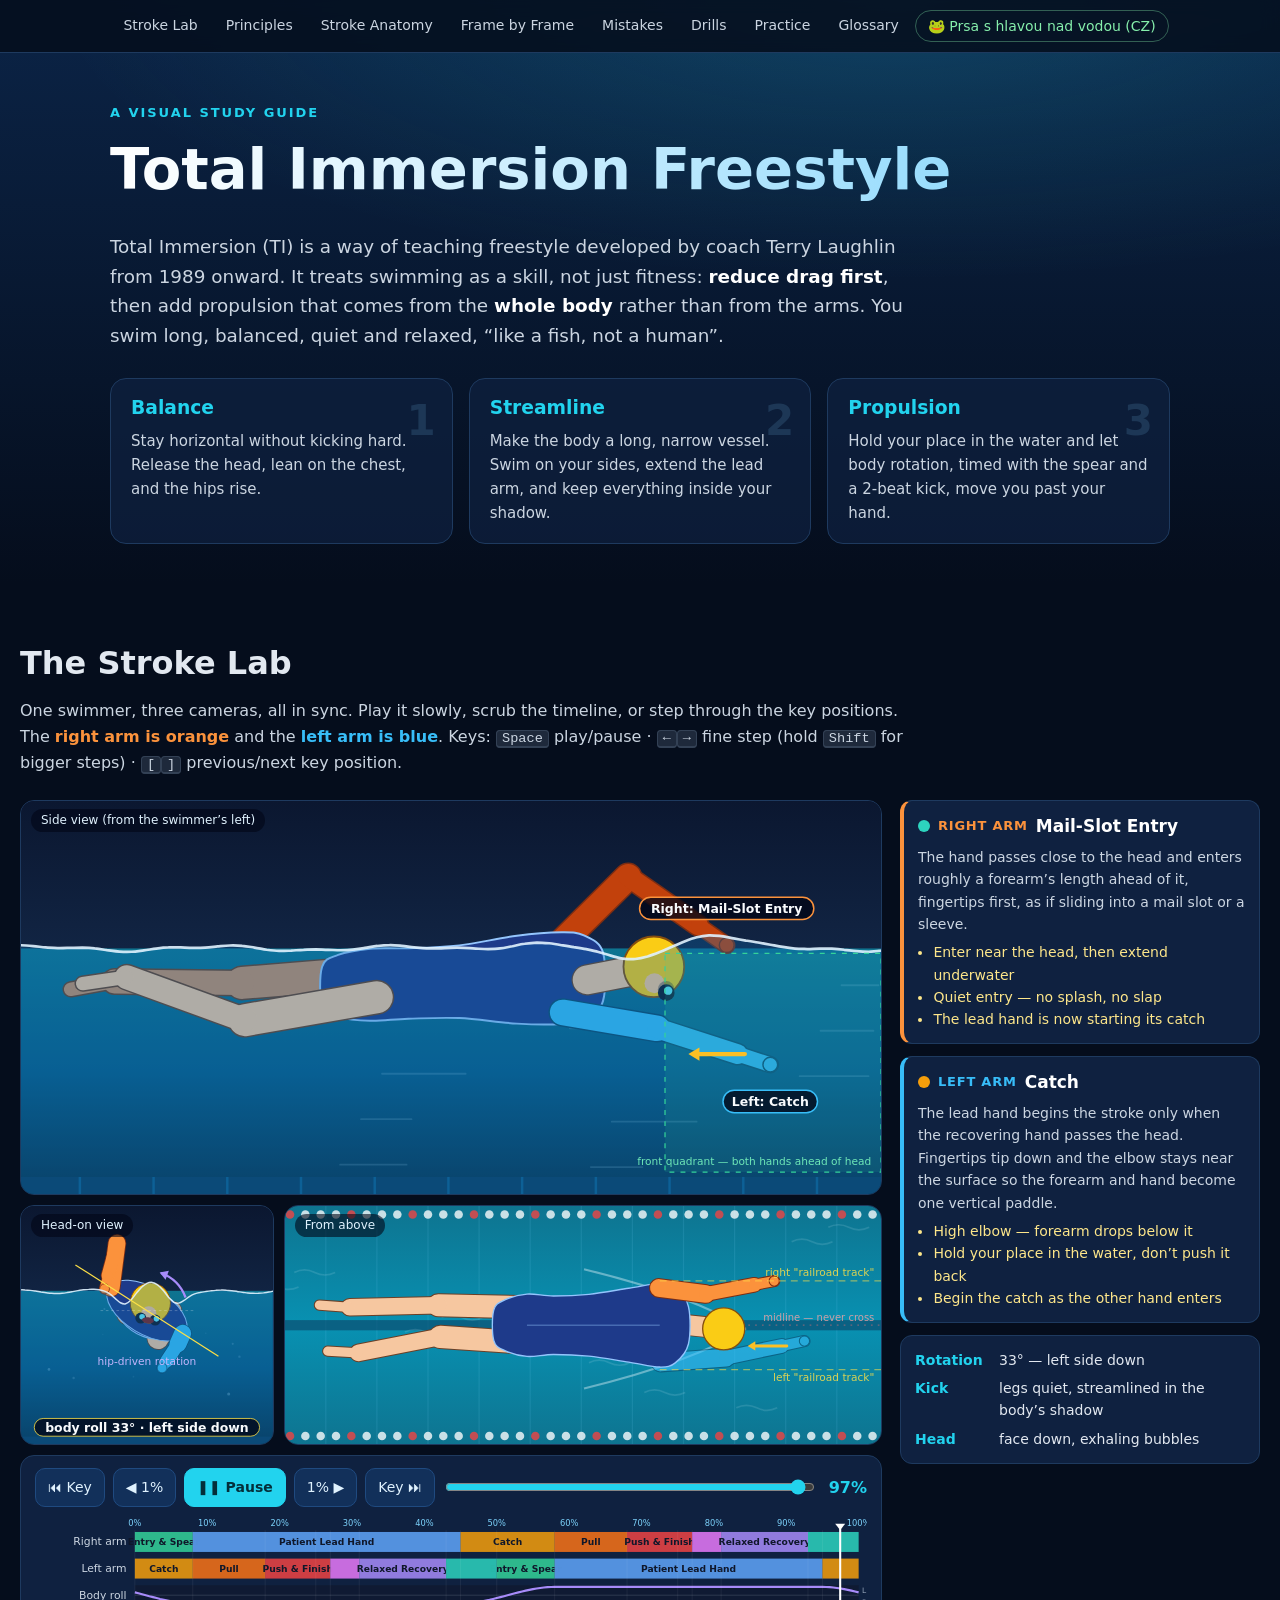
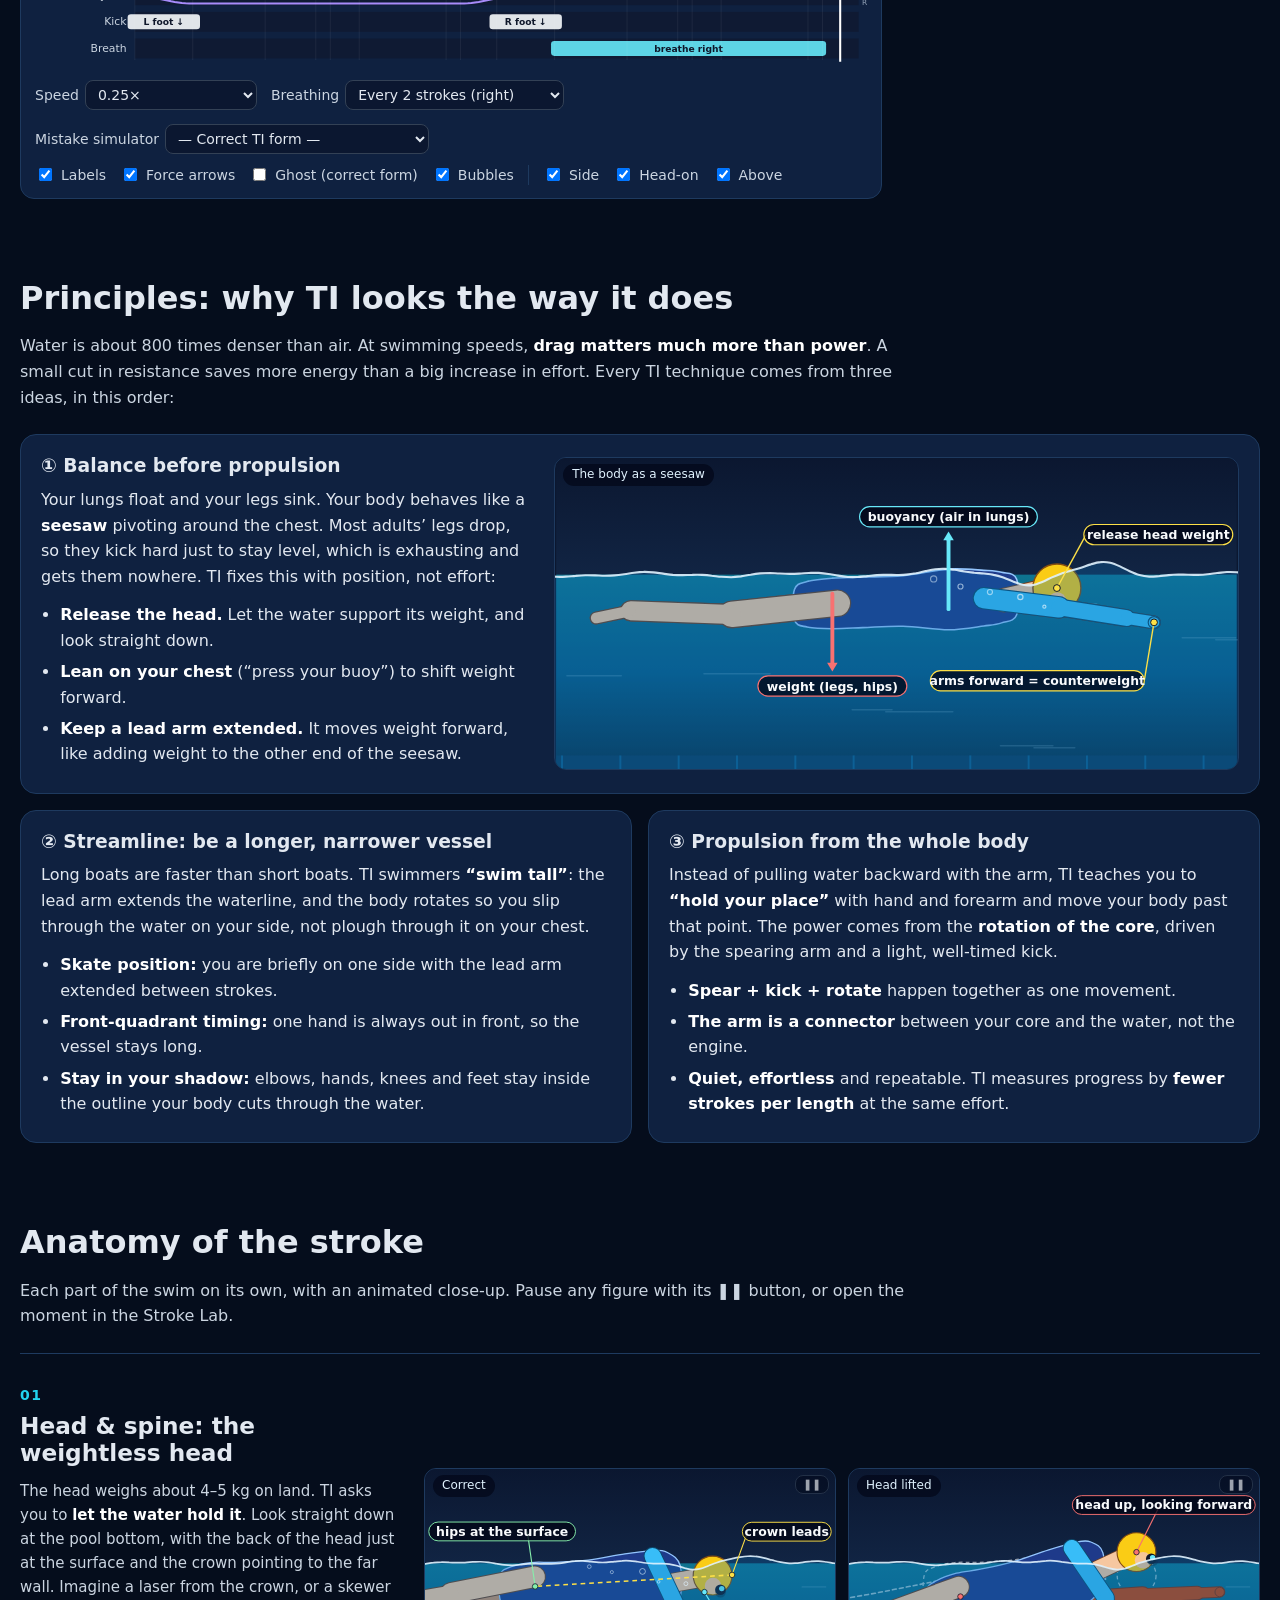
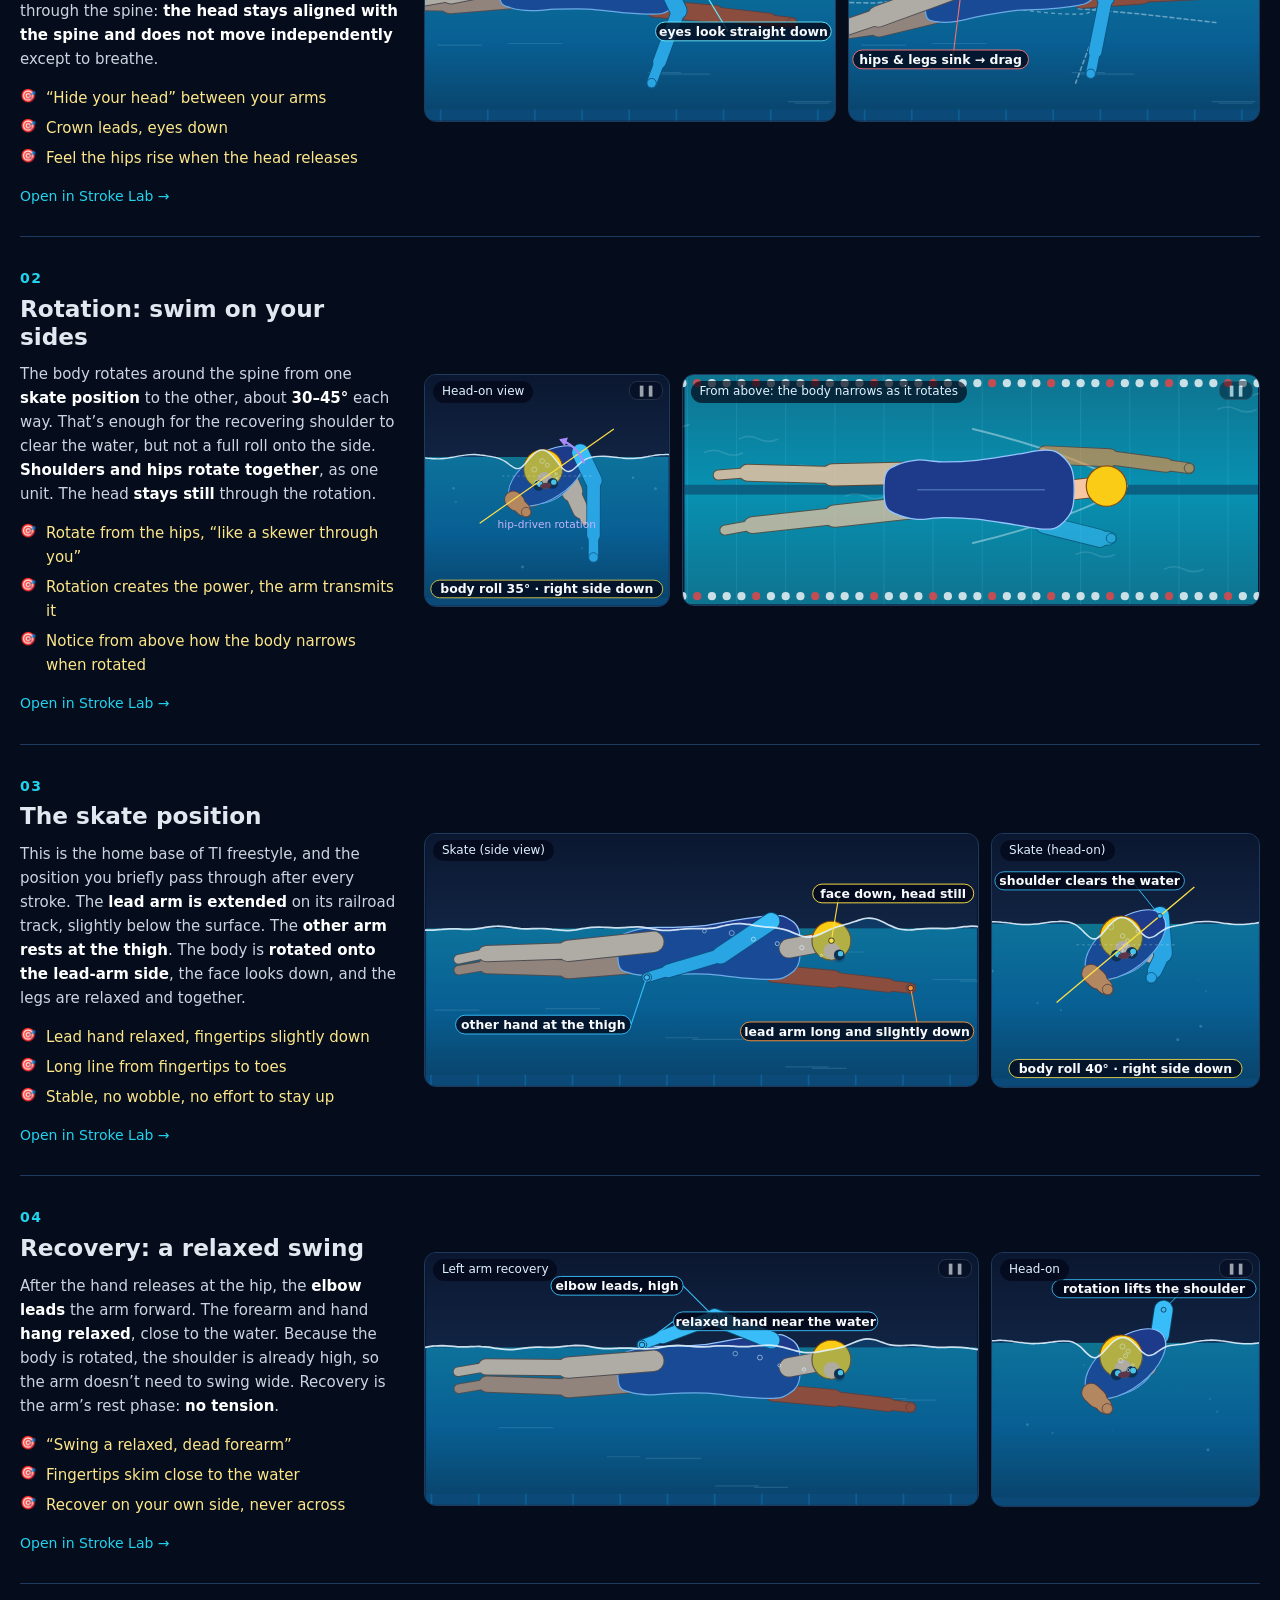
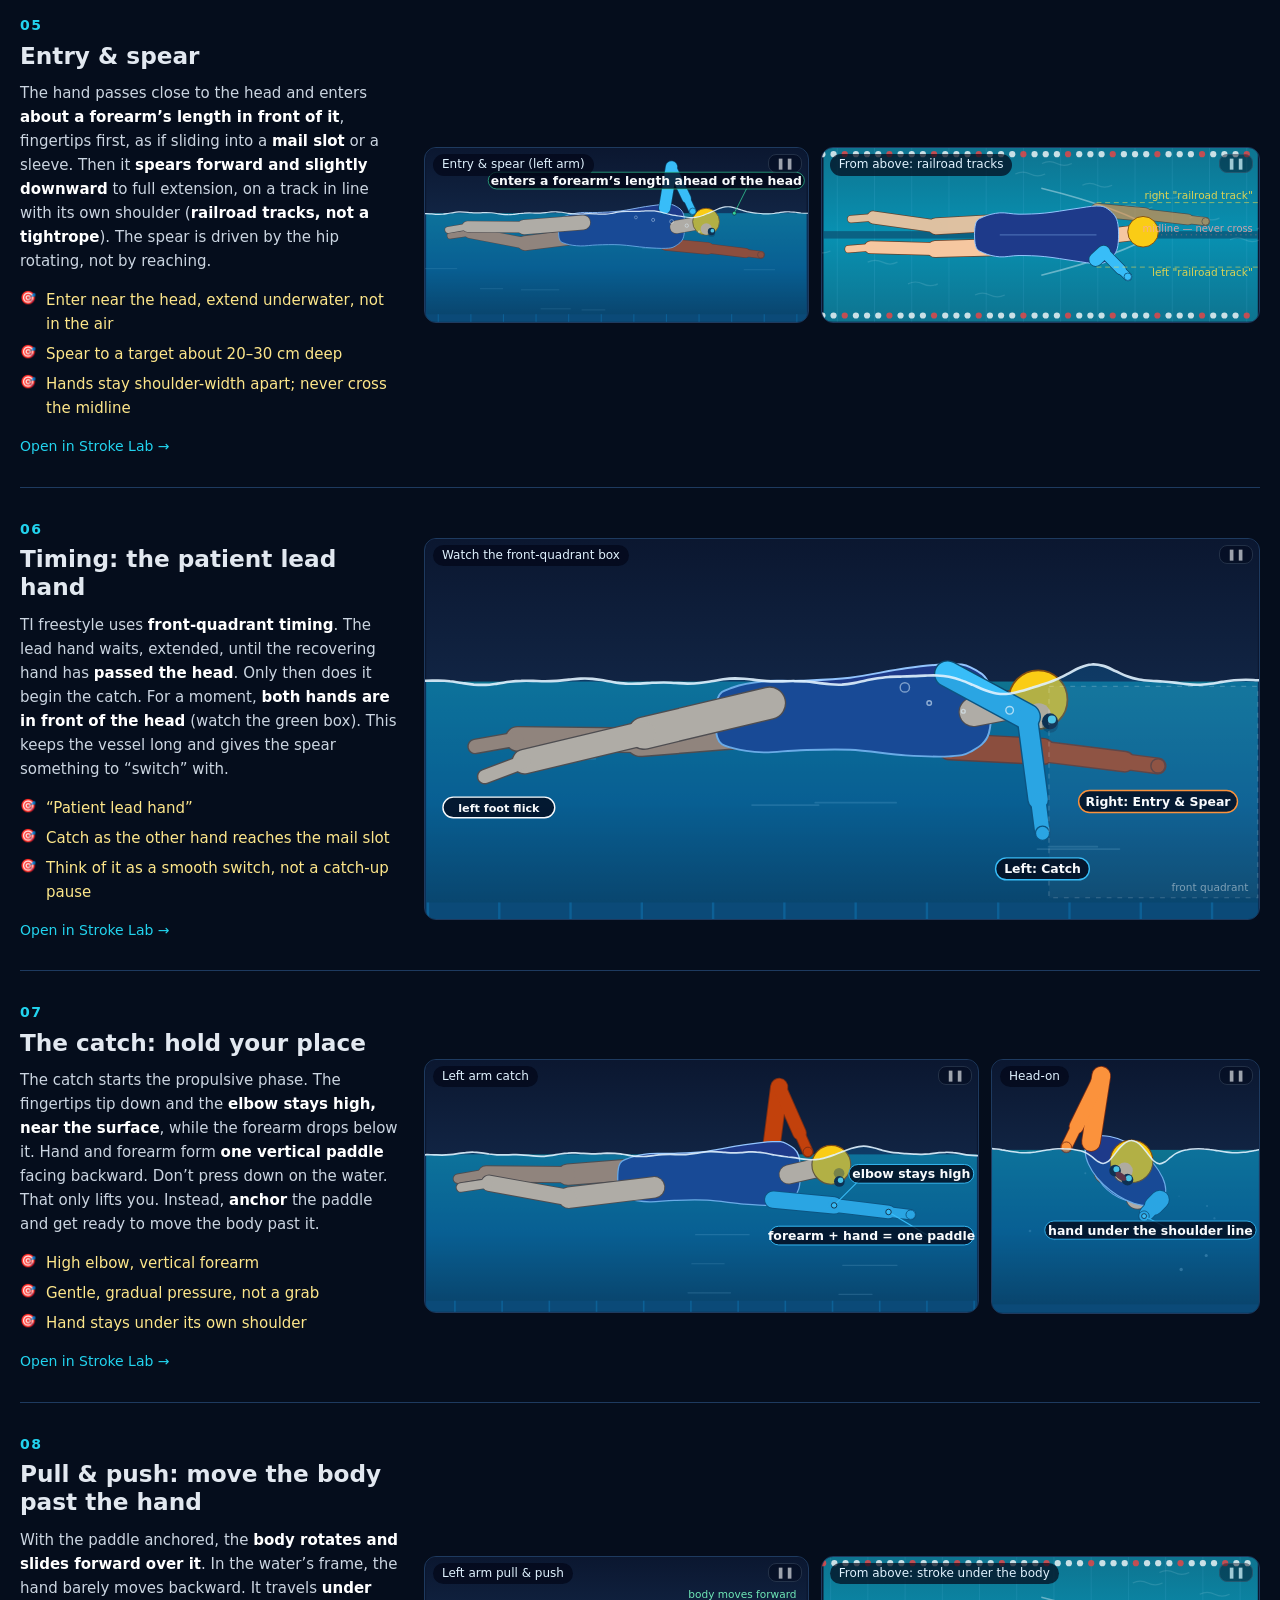
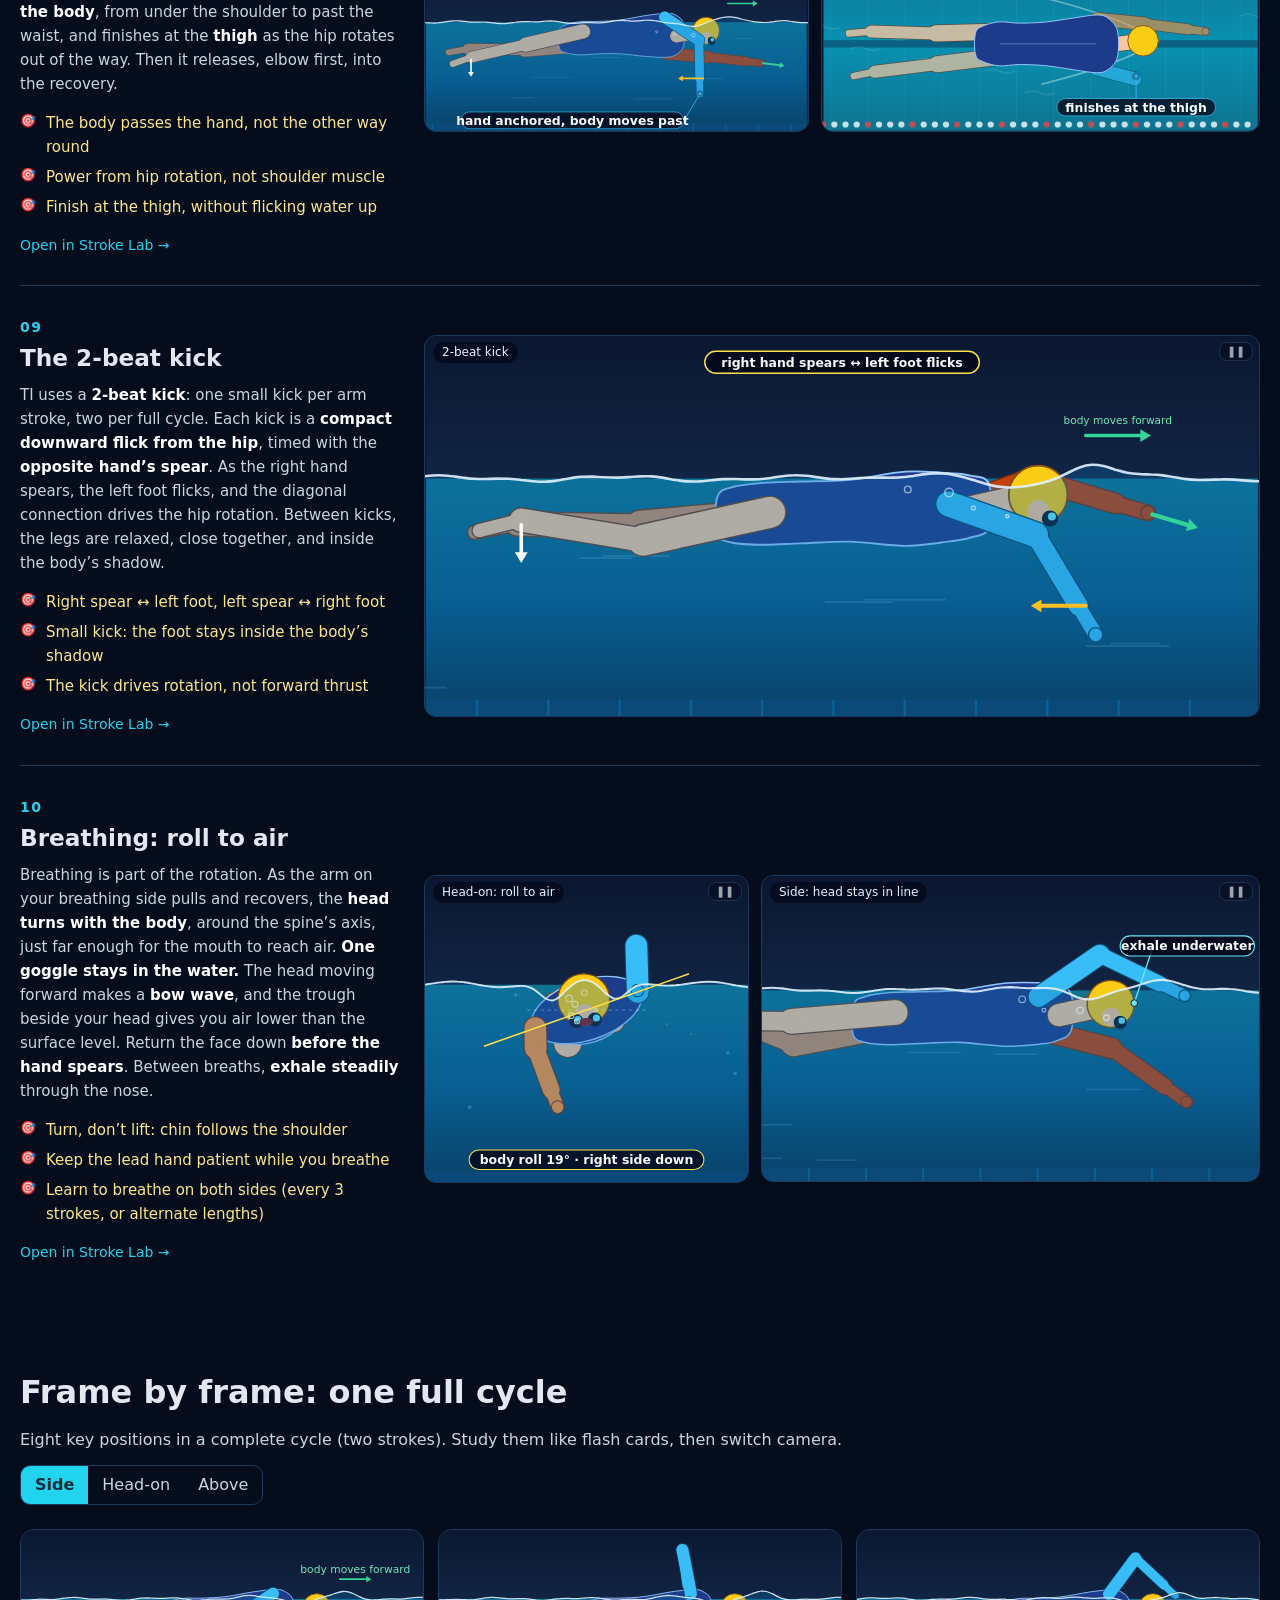
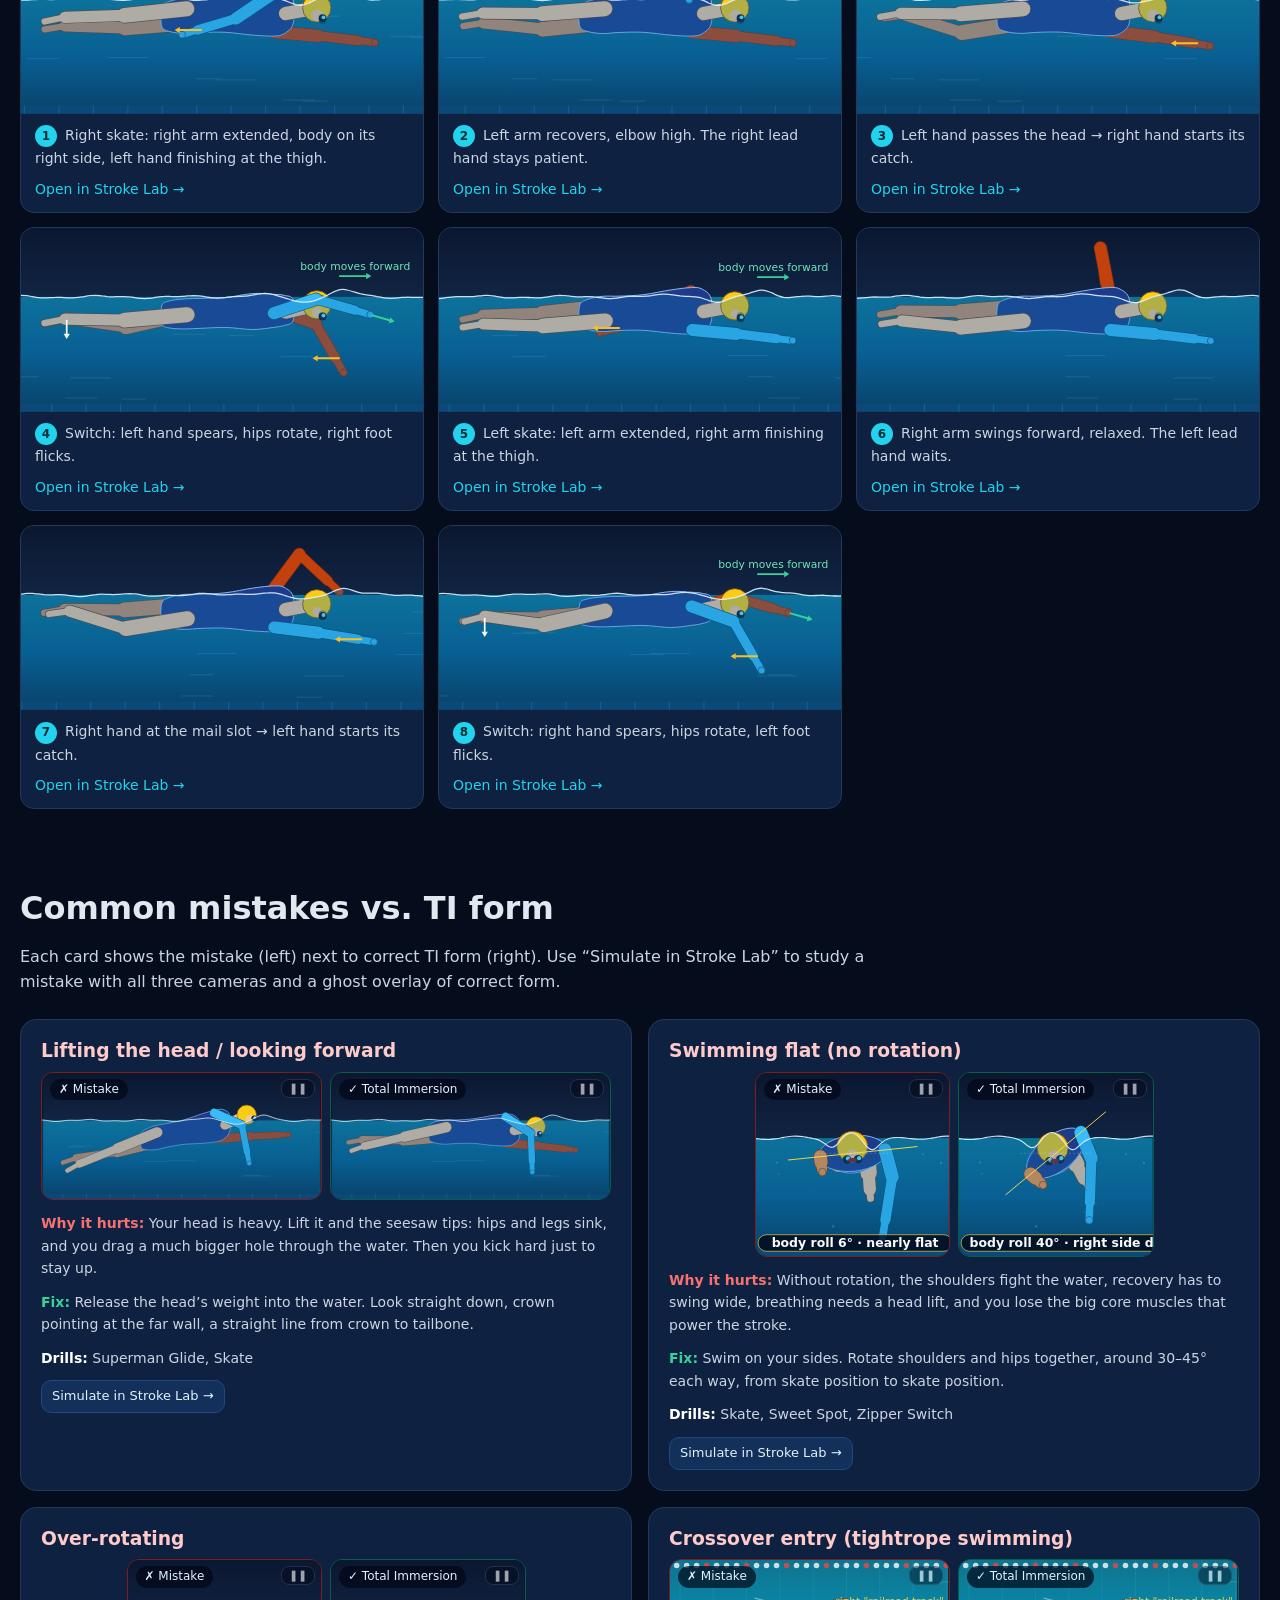
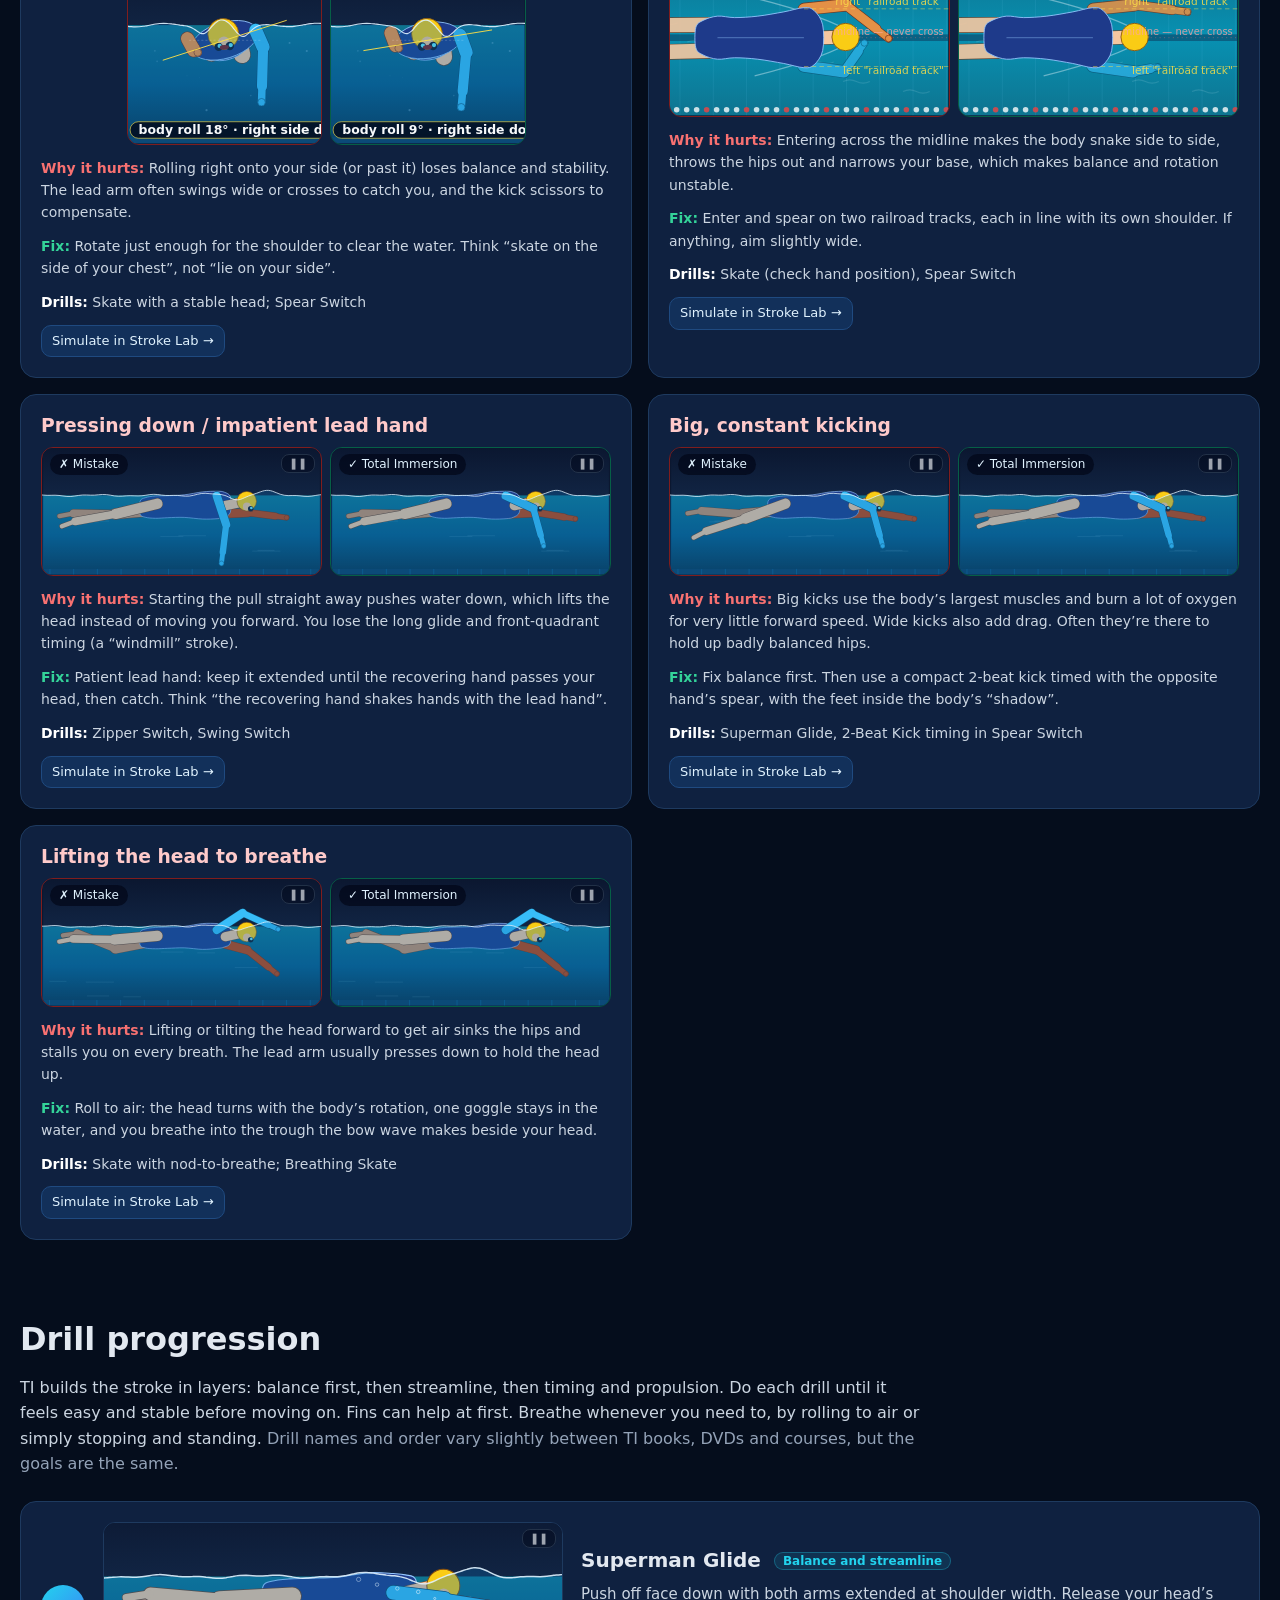
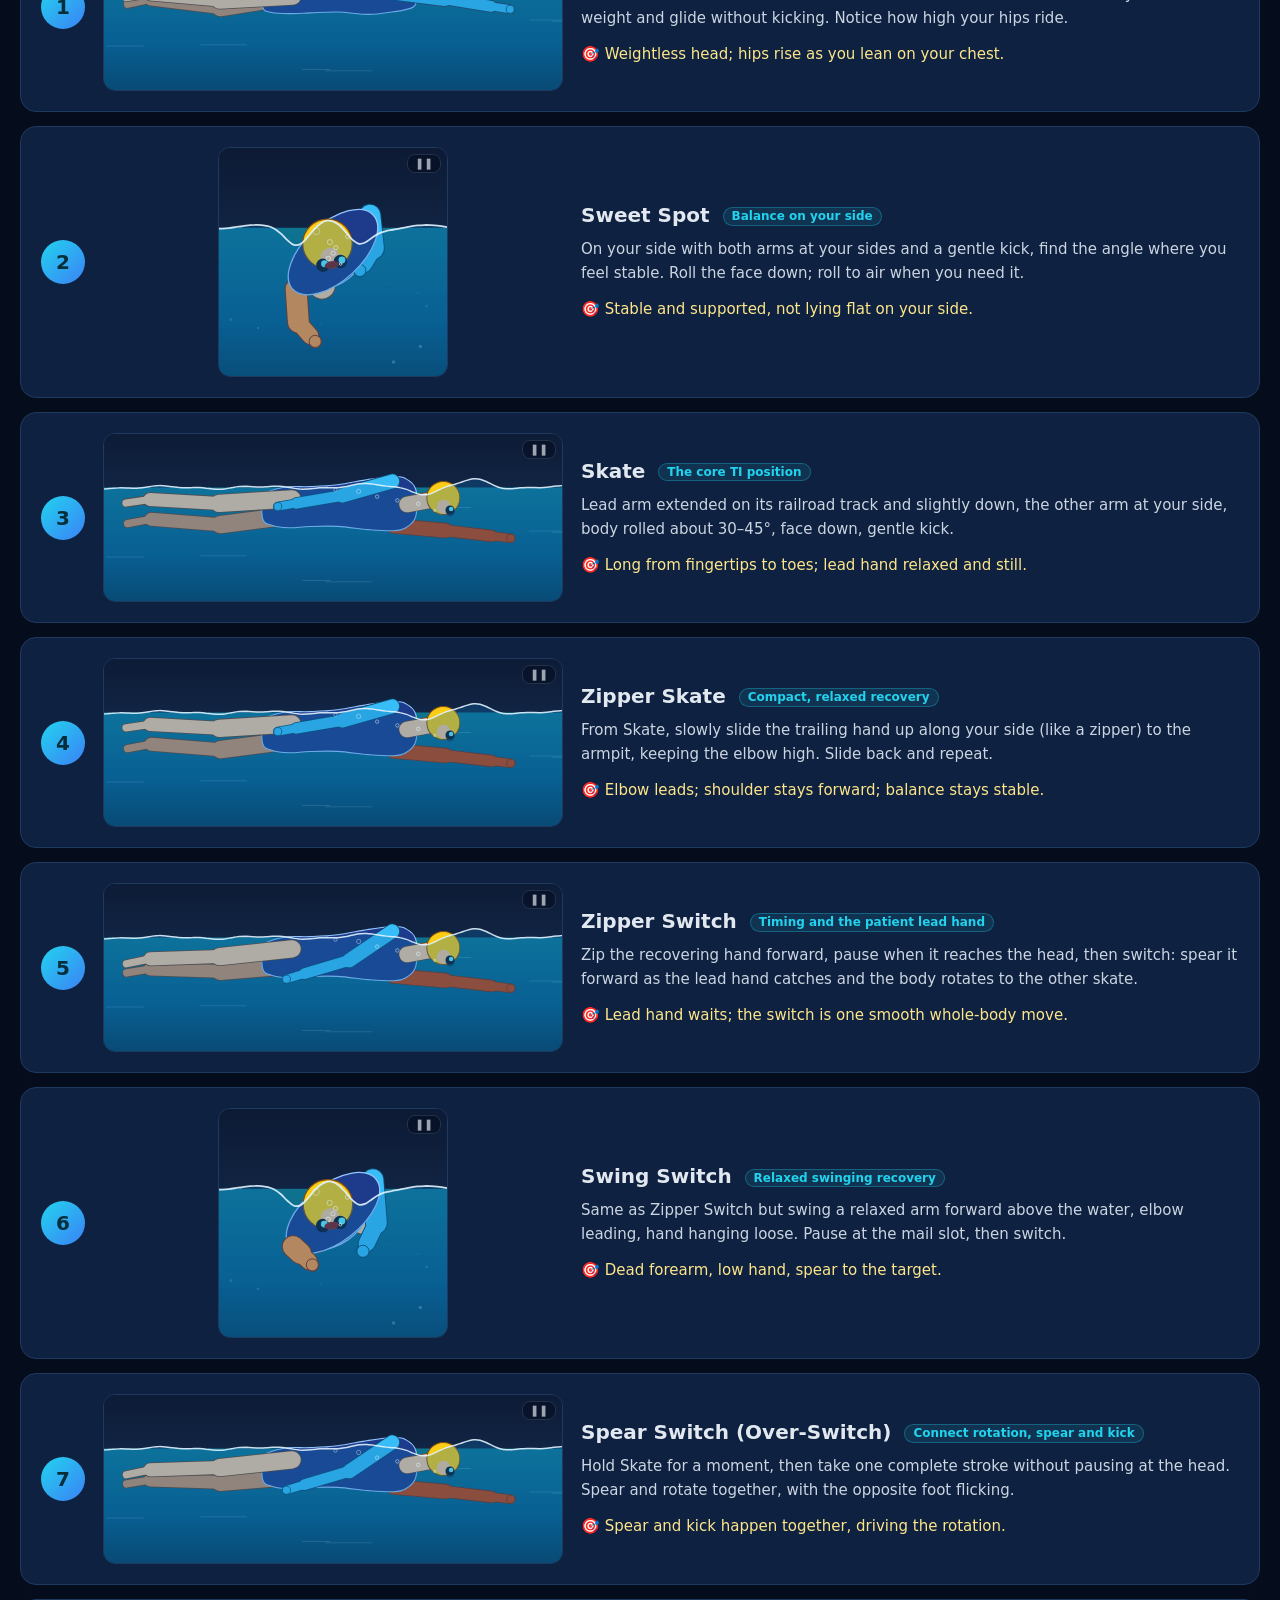
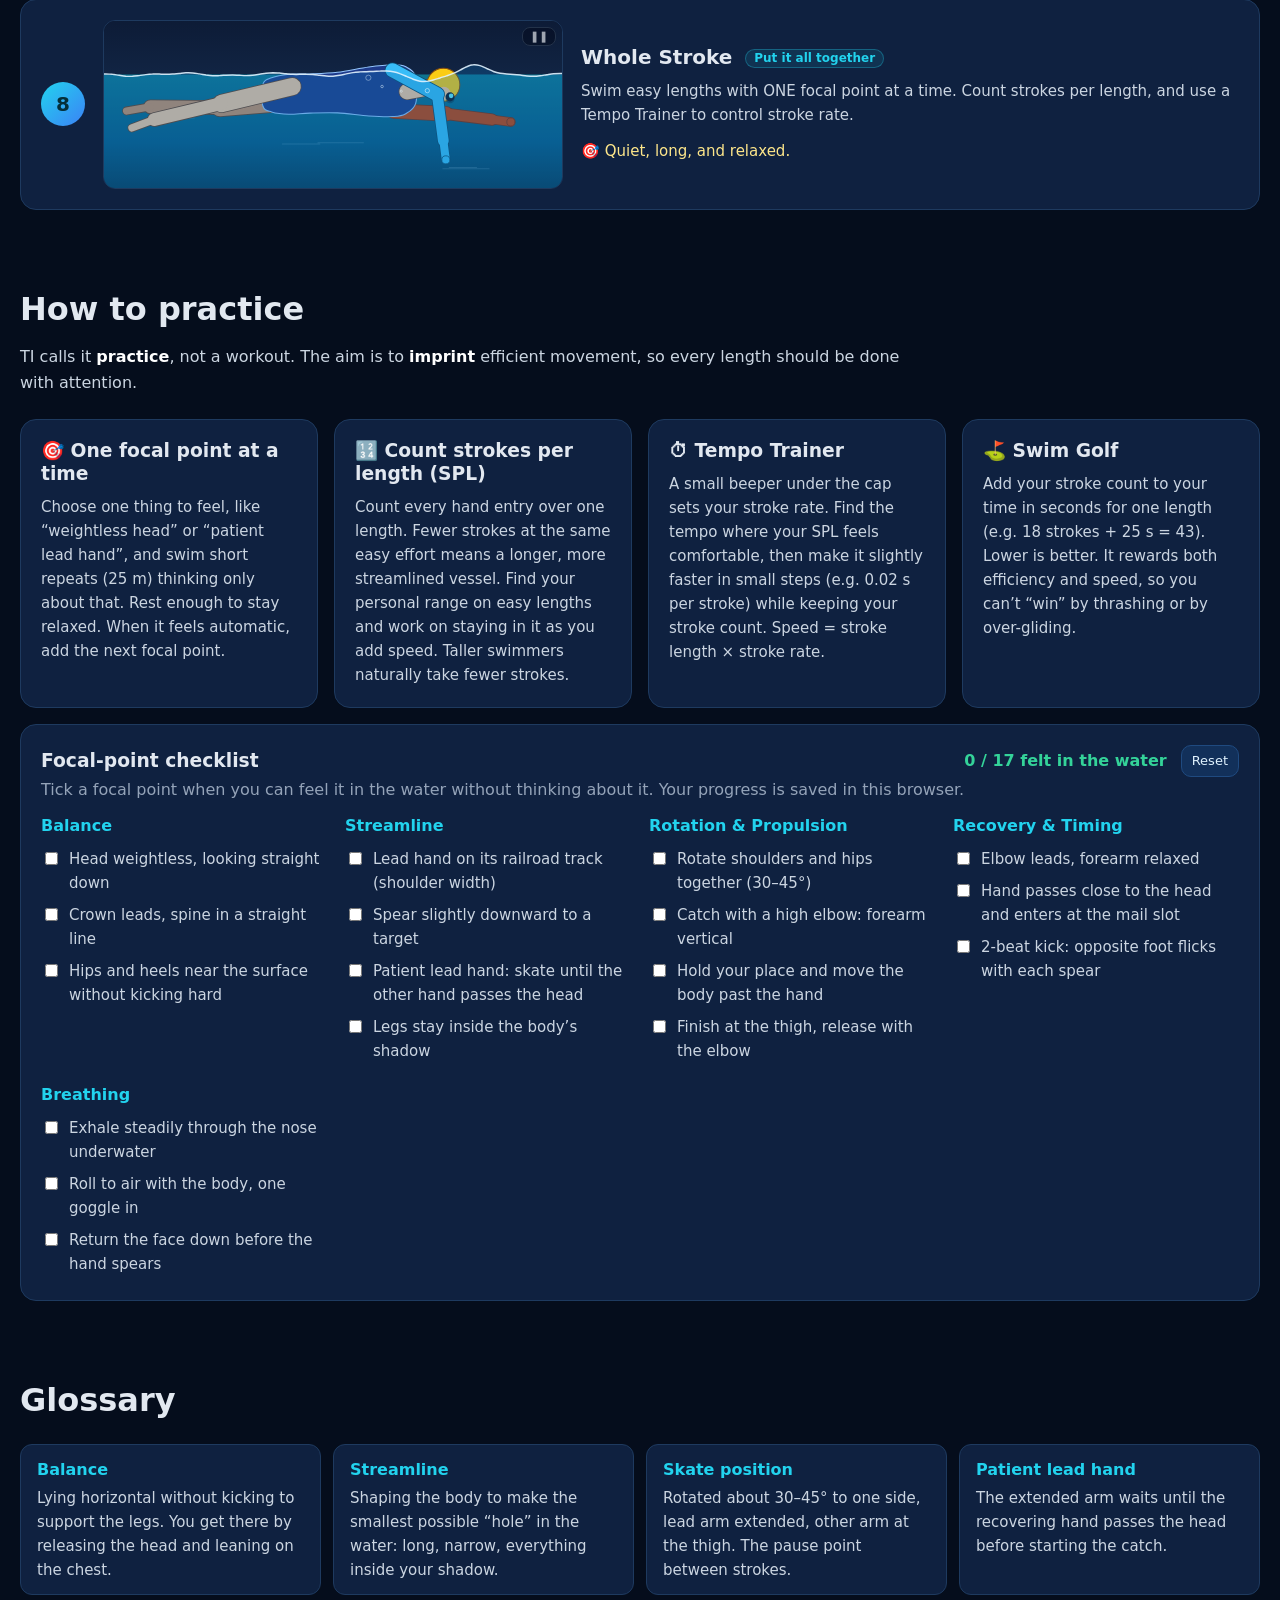
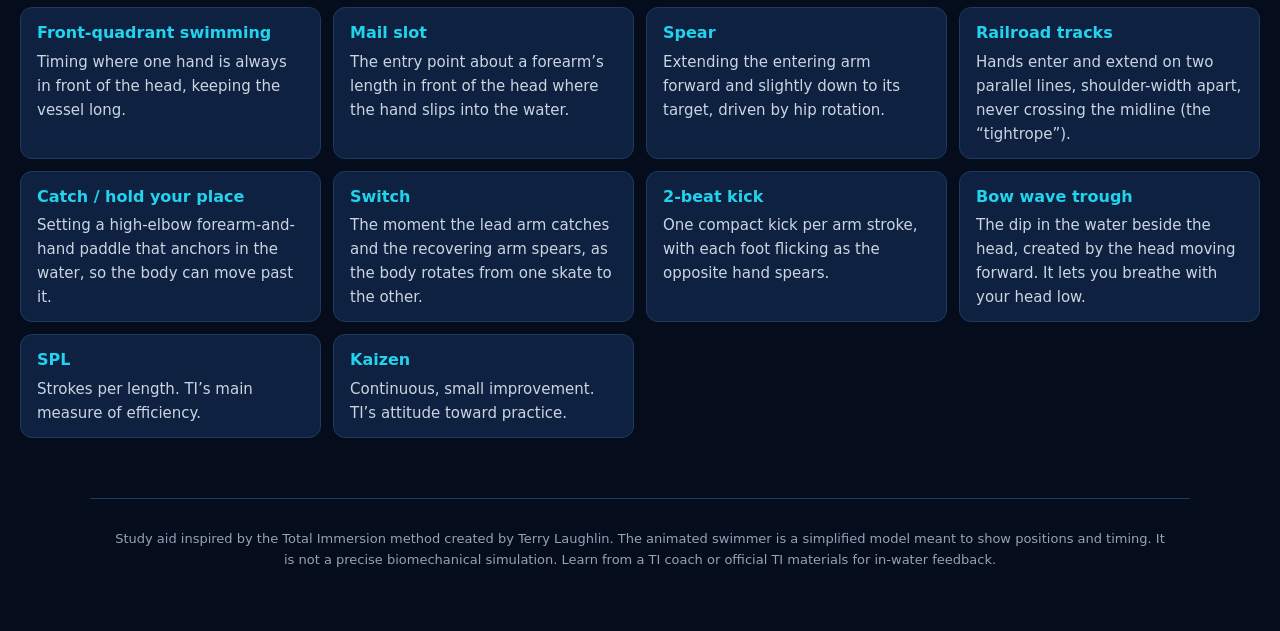
==== commit 222894bc: "Add Czech heads-up breaststroke guide; refactor into shared engine" ====
--- a/index.html
+++ b/index.html
@@ -12,12 +12,13 @@
     <linearGradient id="gSky" x1="0" y1="0" x2="0" y2="1"><stop offset="0" stop-color="#0b1730"/><stop offset="1" stop-color="#1b3a63"/></linearGradient>
     <linearGradient id="gWater" x1="0" y1="0" x2="0" y2="1"><stop offset="0" stop-color="#0e7490"/><stop offset="0.5" stop-color="#075985"/><stop offset="1" stop-color="#082f49"/></linearGradient>
     <linearGradient id="gTop" x1="0" y1="0" x2="0" y2="1"><stop offset="0" stop-color="#0e7490"/><stop offset="0.5" stop-color="#0891b2"/><stop offset="1" stop-color="#0e7490"/></linearGradient>
+    <radialGradient id="gBelow" cx="0.6" cy="0.5" r="0.8"><stop offset="0" stop-color="#7dd3fc"/><stop offset="0.6" stop-color="#0ea5e9"/><stop offset="1" stop-color="#075985"/></radialGradient>
   </defs>
 </svg>
 
 <header class="hero">
   <nav class="topnav">
-    <a href="#lab">Stroke Lab</a><a href="#principles">Principles</a><a href="#anatomy">Stroke Anatomy</a><a href="#frames">Frame by Frame</a><a href="#mistakes">Mistakes</a><a href="#drills">Drills</a><a href="#practice">Practice</a><a href="#glossary">Glossary</a>
+    <a href="#lab">Stroke Lab</a><a href="#principles">Principles</a><a href="#anatomy">Stroke Anatomy</a><a href="#frames">Frame by Frame</a><a href="#mistakes">Mistakes</a><a href="#drills">Drills</a><a href="#practice">Practice</a><a href="#glossary">Glossary</a><a class="nav-x" href="breaststroke/">🐸 Prsa s hlavou nad vodou (CZ)</a>
   </nav>
   <div class="hero-inner">
     <p class="kicker">A visual study guide</p>
@@ -41,10 +42,10 @@
 
   <div class="lab-grid">
     <div class="lab-views">
-      <div class="view" id="lab-side"><div class="view-label">Side view (from the swimmer’s left)</div><svg></svg></div>
+      <div class="view" id="lab-side" data-view="side"><div class="view-label">Side view (from the swimmer’s left)</div><svg></svg></div>
       <div class="view-row">
-        <div class="view" id="lab-front"><div class="view-label">Head-on view</div><svg></svg></div>
-        <div class="view" id="lab-top"><div class="view-label">From above</div><svg></svg></div>
+        <div class="view" id="lab-front" data-view="front"><div class="view-label">Head-on view</div><svg></svg></div>
+        <div class="view" id="lab-top" data-view="top"><div class="view-label">From above</div><svg></svg></div>
       </div>
 
       <div class="controls">
@@ -69,7 +70,7 @@
             </select>
           </label>
           <label>Breathing
-            <select id="breath">
+            <select id="breath" data-param="breath">
               <option value="0">None</option>
               <option value="2" selected>Every 2 strokes (right)</option>
               <option value="3">Every 3 strokes (bilateral)</option>
@@ -94,9 +95,9 @@
           <label><input type="checkbox" id="opt-ghost"> Ghost (correct form)</label>
           <label><input type="checkbox" id="opt-bubbles" checked> Bubbles</label>
           <span class="sep"></span>
-          <label><input type="checkbox" id="view-side" checked> Side</label>
-          <label><input type="checkbox" id="view-front" checked> Head-on</label>
-          <label><input type="checkbox" id="view-top" checked> Above</label>
+          <label><input type="checkbox" id="view-side" data-viewtoggle="side" checked> Side</label>
+          <label><input type="checkbox" id="view-front" data-viewtoggle="front" checked> Head-on</label>
+          <label><input type="checkbox" id="view-top" data-viewtoggle="top" checked> Above</label>
         </div>
       </div>
     </div>
@@ -347,8 +348,10 @@
   <p>Study aid inspired by the Total Immersion method created by Terry Laughlin. The animated swimmer is a simplified model meant to show positions and timing. It is not a precise biomechanical simulation. Learn from a TI coach or official TI materials for in-water feedback.</p>
 </footer>
 
-<script src="js/model.js"></script>
-<script src="js/render.js"></script>
-<script src="js/app.js"></script>
+<script src="js/engine/geom.js"></script>
+<script src="js/engine/render.js"></script>
+<script src="js/freestyle/model.js"></script>
+<script src="js/freestyle/content.js"></script>
+<script src="js/engine/ui.js"></script>
 </body>
 </html>
--- a/style.css
+++ b/style.css
@@ -38,6 +38,7 @@
 }
 .topnav a { color: #cbd5e1; text-decoration: none; padding: 4px 12px; border-radius: 999px; font-size: 14px; }
 .topnav a:hover { background: #12305a; color: #fff; }
+.topnav a.nav-x { color: #86efac; border: 1px solid rgba(134, 239, 172, .35); }
 .hero-inner { max-width: 1100px; margin: 0 auto; padding: 50px 20px 0; }
 .kicker { color: var(--accent); text-transform: uppercase; letter-spacing: .15em; font-size: 13px; font-weight: 700; }
 h1 { font-size: clamp(2.2rem, 5vw, 3.6rem); background: linear-gradient(90deg, #fff, #7dd3fc); -webkit-background-clip: text; background-clip: text; color: transparent; }
@@ -63,16 +64,13 @@
 .lab-views { display: flex; flex-direction: column; gap: 10px; min-width: 0; }
 .view { position: relative; border-radius: 14px; overflow: hidden; border: 1px solid var(--line); background: #0b1730; }
 .view svg { display: block; width: 100%; height: auto; }
-#lab-side svg { aspect-ratio: 700 / 320; }
-#lab-front svg { aspect-ratio: 380 / 360; }
-#lab-top svg { aspect-ratio: 700 / 280; }
 .view-row { display: flex; gap: 10px; }
-#lab-front { flex: 380 1 0; min-width: 0; max-width: 560px; }
-#lab-top { flex: 900 1 0; min-width: 0; }
-#lab-top[hidden], #lab-front[hidden], #lab-side[hidden] { display: none; }
+.view-row > .view { flex: var(--ar, 2) 1 0; min-width: 0; }
+.view-row > .view[data-view="front"] { max-width: 560px; }
+.view[hidden] { display: none; }
 @media (max-width: 700px) {
   .view-row { flex-direction: column; }
-  #lab-front, #lab-top { flex: none; }
+  .view-row > .view { flex: none; }
   .ctrl-row { flex-wrap: wrap; }
   #scrub { flex-basis: 100%; order: 10; }
   .tpos { order: 9; }
@@ -171,7 +169,7 @@
 .drill { display: grid; grid-template-columns: 44px minmax(240px, 460px) 1fr; gap: 18px; align-items: center; }
 @media (max-width: 800px) { .drill { grid-template-columns: 44px 1fr; } .drill .drill-txt { grid-column: 1 / -1; } }
 .drill-num { width: 44px; height: 44px; border-radius: 50%; background: linear-gradient(135deg, var(--accent), #3b82f6); color: #042f3a; display: grid; place-items: center; font-weight: 900; font-size: 20px; }
-.drill .fig[data-dfig="sweet"], .drill .fig[data-dfig="swingSwitch"] { max-width: 220px; justify-self: center; width: 100%; }
+.drill .fig[data-view="front"] { max-width: 230px; justify-self: center; width: 100%; }
 .drill h3 { font-size: 1.25rem; }
 .goal { display: inline-block; font-size: 12px; font-weight: 600; color: var(--accent); background: rgba(34, 211, 238, .1); border: 1px solid rgba(34, 211, 238, .3); padding: 1px 8px; border-radius: 999px; vertical-align: middle; margin-left: 6px; }
 .drill p { color: #cbd5e1; font-size: 15px; }
